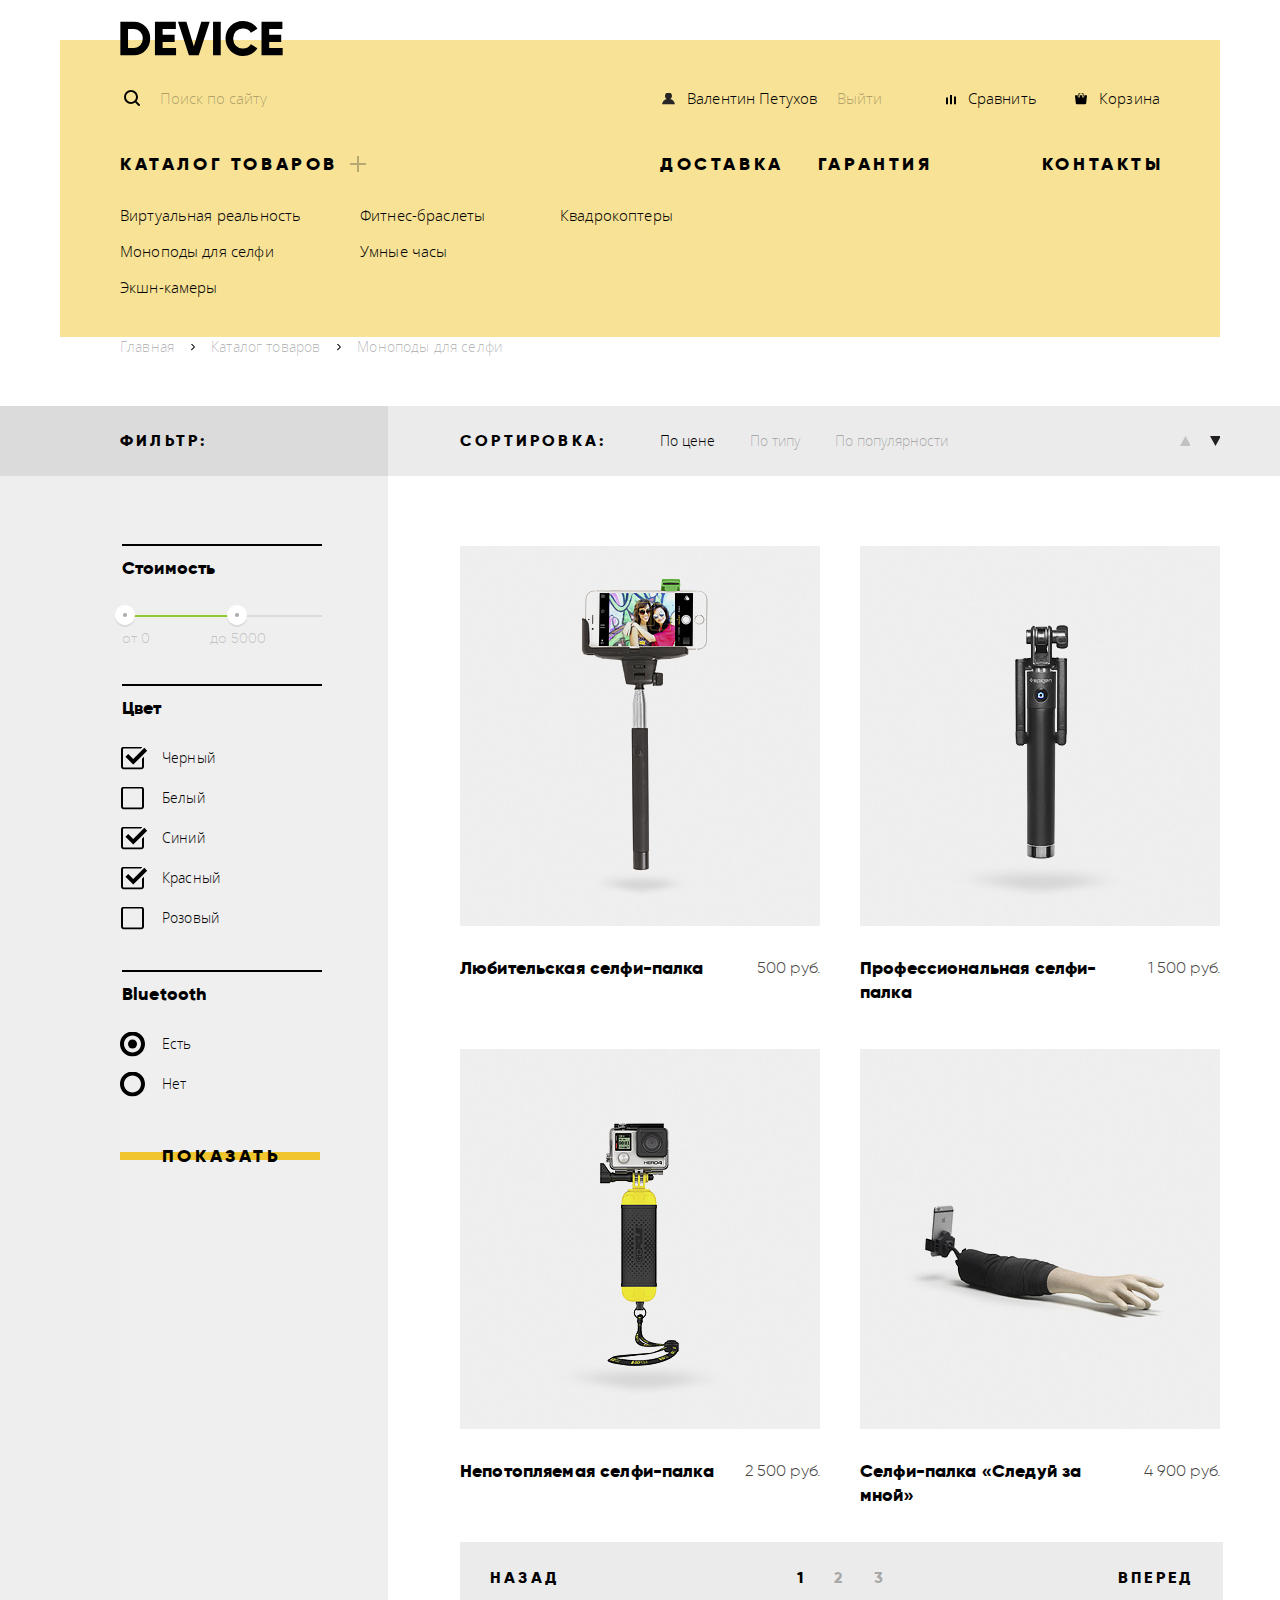
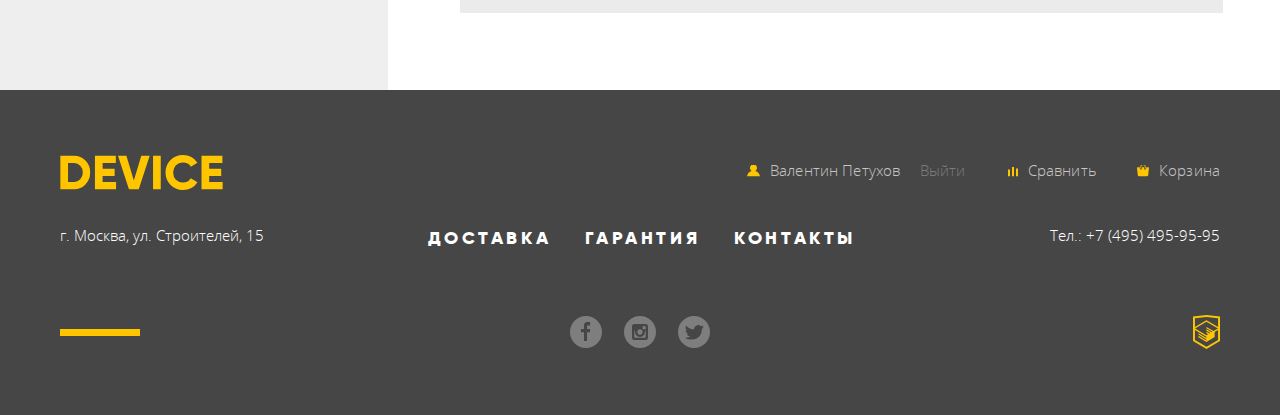
==== catalog.html @ 11d806a1 "Пункты в выпадающем меню переставлены местами, добавлена обёртка" ====
<!DOCTYPE html>
<html lang="ru">
	<head>
		<meta charset="utf-8">
		<title>HTML Academy: Девайс</title>
		<link rel="stylesheet" href="css/normalize.css">
		<link rel="stylesheet" href="css/style.css">
	</head>
	<body>

		<header class="inner-header main-header">
			<nav class="navigation">
				<div class="navigation__logo">
					<a href="index.html">
						<img src="img/logo-header.svg" width="163" height="35" alt="Логотип интернет-магазина Девайс.">
					</a>
				</div>  
				
				<div class="nav-wrapper-top">
					<form class="navigation__search search" method="get" action="https://echo.htmlacademy.ru">
						<input class="search__field" type="search" name="search" placeholder="Поиск по сайту">
						<button type="submit" class="search__button">Найти</button>
					</form> 

					<ul class="navigation__actions header-actions">
						<li class="header-actions__item header-actions__item--login">
							<a href="#">Валентин Петухов</a>
						</li>
						<li class="header-actions__item header-actions__item--logout">
							<button type="button">Выйти</button>
						</li>
						<li class="header-actions__item header-actions__item--compare">
							<a href="#">Сравнить</a>
						</li>
						<li class="header-actions__item header-actions__item--cart">
							<a href="#">Корзина</a>
						</li>
					</ul>
				</div>

				<div class="nav-wrapper-bottom">
					<section class="navigation__catalog nav-catalog">
						<h2 class="nav-catalog__title"> <button type="button">Каталог товаров</button> </h2>

						<div class="nav-catalog__wrapper">
							<ul class="nav-catalog__list">
								<li class="nav-catalog__item">
									<a href="#">Виртуальная реальность</a>
								</li>
								<li class="nav-catalog__item">
									<a href="#">Фитнес-браслеты</a>
								</li>
								<li class="nav-catalog__item">
									<a href="#">Квадрокоптеры</a>
								</li>
								<li class="nav-catalog__item">
									<a href="catalog.html">Моноподы для селфи</a>
								</li>
								<li class="nav-catalog__item">
									<a href="#">Умные часы</a>
								</li>
								<li class="nav-catalog__item">
									<a href="#">Экшн-камеры</a>
								</li>							
							</ul>
						</div>

					</section>

					<ul class="navigation__main main-nav">
						<li class="main-nav__item"><a href="#">Доставка</a></li>
						<li class="main-nav__item"><a href="#">Гарантия</a></li>
						<li class="main-nav__item main-nav__item--contacts"><a href="#">Контакты</a></li>
					</ul>
				</div>

			</nav>

		</header>
		<div class="container">
			<main class="inner-page">
				<div class="inner-nav-wrapper">
					<h1 class="inner-page__title">Моноподы для селфи</h1>

					<ul class="inner-page__breadcrumbs breadcrumbs">
						<li class="breadcrumbs__item">
							<a href="index.html">Главная</a>
						</li>
						<li class="breadcrumbs__item">
							<a href="#">Каталог товаров</a>
						</li>
						<li class="breadcrumbs__item breadcrumbs__item--current">
							<a>Моноподы для селфи</a>
						</li>
					</ul>
				</div>

				<div class="catalog-columns">
					<section class="filter">
						<h2 class="filter__title">Фильтр:</h2>

						<form class="filter__form" method="get" action="https://echo.htmlacademy.ru">
							<fieldset>
								<legend class="filter__parameter">Стоимость</legend>
								<div class="range-filter">
									<div class="range-controls">
										<div class="scale">
											<div class="bar"></div>
										</div>
									</div>
									<div class="toggle toggle-min"></div>
									<div class="toggle toggle-max"></div>
								</div>
								<div class="price-controls">
									<label for="min-price">от</label>
									<input type="text" name="min-price" value="0">
									<label for="max-price">до</label>
									<input type="text" name="max-price" value="5000">
								</div>
							</fieldset>

							<fieldset>
								<legend class="filter__parameter">Цвет</legend>
								<ul class="filter__list filter-list">
									<li class="filter-list__item">
										<input class="filter-list__checkbox visually-hidden" type="checkbox" id="black" name="black" checked>
										<label for="black">Черный</label>
									</li>
									<li class="filter-list__item">
										<input class="filter-list__checkbox visually-hidden" type="checkbox" id="white" name="white">
										<label for="white">Белый</label>
									</li>
									<li class="filter-list__item">
										<input class="filter-list__checkbox visually-hidden" type="checkbox" id="blue" name="blue" checked>
										<label for="blue">Синий</label>
									</li>
									<li class="filter-list__item">
										<input class="filter-list__checkbox visually-hidden" type="checkbox" id="red" name="red" checked>
										<label for="red">Красный</label>
									</li>
									<li class="filter-list__item">
										<input class="filter-list__checkbox visually-hidden" type="checkbox" id="pink" name="pink">
										<label for="pink">Розовый</label>
									</li>
								</ul>
							</fieldset>

							<fieldset>
								<legend class="filter__parameter">Bluetooth</legend>
								<ul class="filter__list filter-list">
									<li class="filter-list__item">
										<input class="filter-list__radio visually-hidden" type="radio" id="bluetooth-true" name="bluetooth" value="true" checked>
										<label for="bluetooth-true">Есть</label>
									</li>
									<li class="filter-list__item">
										<input class="filter-list__radio visually-hidden" type="radio" id="bluetooth-false" name="bluetooth" value="false">
										<label for="bluetooth-false">Нет</label>
									</li>
								</ul>
							</fieldset>		

							<button type="submit" class="filter__button button">Показать</button>		
						</form>

					</section>

					<section class="product-cards">
						<h2 class="product-cards__title visually-hidden">Список селфи-палок</h2>

						<section class="product-cards__sort sort">
							<h3 class="sort__title">Сортировка:</h3>
							
							<div class="sort-wrapper">
								<ul class="sort__list">
									<li class="sort__type sort__type--current">
										<a>По цене</a>
									</li>
									<li class="sort__type">
										<a href="#">По типу</a>
									</li>
									<li class="sort__type">
										<a href="#">По популярности</a>
									</li>
								</ul>

								<ul class="sort__list">
									<li class="sort__type sort__arrow sort__arrow--up">
										<a href="#">
											<span class="visually-hidden">По возрастанию</span>
										</a>
									</li>
									<li class="sort__type sort__arrow sort__arrow-down sort__type--current">
										<a>
										<span class="visually-hidden">По убыванию</span>
										</a>
									</li>
								</ul>
							</div>

						</section>
						
						<div class="product-cards-wrapper">
							<ul class="product-cards__list">
								<li class="product-cards__item">
									<div class="product-cards__photo-container" tabindex="0">
										<div class="product-cards__actions-list card-actions">
											<button type="button" class="card-actions__button card-actions__button--to-cart button">В корзину</button>
											<button type="button" class="card-actions__button card-actions__button--to-compare">Добавить к сравнению</button>
										</div>
										<img src="img/item-1.jpg" width="360" height="380" alt="Самая обычная селфи-палка.">
									</div>	
									<div class="card-wrapper">
										<h3 class="product-cards__name"><a href="#">Любительская селфи-палка</a></h3>
										<b class="product-cards__price">500 руб.</b>
									</div>					
								</li>
								<li class="product-cards__item">
									<div class="product-cards__photo-container" tabindex="0">
										<div class="product-cards__actions-list card-actions">
											<button type="button" class="card-actions__button card-actions__button--to-cart button">В корзину</button>
											<button type="button" class="card-actions__button card-actions__button--to-compare">Добавить к сравнению</button>
										</div>
										<img src="img/item-2.jpg" width="360" height="380" alt="Селфи-палка с продвинутым пультом управления на ручке.">
									</div>
									<div class="card-wrapper">
										<h3 class="product-cards__name"><a href="#">Профессиональная селфи-палка</a></h3>
										<b class="product-cards__price">1 500 руб.</b>
									</div>
								</li>
								<li class="product-cards__item">		
									<div class="product-cards__photo-container" tabindex="0">
										<div class="product-cards__actions-list card-actions">
											<button type="button" class="card-actions__button card-actions__button--to-cart button">В корзину</button>
											<button type="button" class="card-actions__button card-actions__button--to-compare">Добавить к сравнению</button>
										</div>
										<img src="img/item-3.jpg" width="360" height="380" alt="Селфи-палка с ручкой-поплавком.">
									</div>		
									<div class="card-wrapper">
										<h3 class="product-cards__name"><a href="#">Непотопляемая селфи-палка</a></h3>
										<b class="product-cards__price">2 500 руб.</b>
									</div>				
								</li>
								<li class="product-cards__item">
									<div class="product-cards__photo-container" tabindex="0">
										<div class="product-cards__actions-list card-actions">
											<button type="button" class="card-actions__button card-actions__button--to-cart button">В корзину</button>
											<button type="button" class="card-actions__button card-actions__button--to-compare">Добавить к сравнению</button>
										</div>
										<img src="img/item-4.jpg" width="360" height="380" alt="Селфи-палка с ручкой в форме человеческой руки.">
									</div>
									<div class="card-wrapper">
										<h3 class="product-cards__name"><a href="#">Селфи-палка «Следуй за мной»</a></h3>
										<b class="product-cards__price">4 900 руб.</b>
									</div>
								</li>
							</ul>
							<div class="pagination">
								<div class="pagination__wrapper">
									<a href="#" class="pagination__prev">Назад</a>
								</div>
								<ul class="pagination__list">
									<li class="pagination__item pagination__item--current"><a>1</a></li>
									<li class="pagination__item"><a href="">2</a></li>
									<li class="pagination__item"><a href="">3</a></li>
								</ul>
								<div class="pagination__wrapper">
									<a href="#" class="pagination__next">Вперед</a>
								</div>								
							</div>
						</div>
					</section>	
				</div>		

			</main>
			
		</div>

		<footer class="inner-footer main-footer">
			<div class="footer-container">
				<div class="footer-wrapper-top">
					<div class="main-footer__logo">
						<a href="index.html">
							<img src="img/logo-footer.svg" width="163" height="35" alt="Логотип интернет-магазина Девайс.">
						</a>
					</div>  
					
					<ul class="main-footer__actions footer-actions">
						<li class="footer-actions__item footer-actions__item--login">
							<a href="#">Валентин Петухов</a>
						</li>
						<li class="footer-actions__item footer-actions__item--logout">
							<button type="button">Выйти</button>
						</li>
						<li class="footer-actions__item footer-actions__item--compare">
							<a href="#">Сравнить</a>
						</li>
						<li class="footer-actions__item footer-actions__item--cart">
							<a href="#">Корзина</a>
						</li>
					</ul>
				</div>

				<div class="footer-wrapper-middle">
					<address class="footer__shop-address">
						г. Москва, ул. Строителей, 15
					</address>

					<ul class="footer__nav footer-nav">
						<li class="footer-nav__item"><a href="#">Доставка</a></li>
						<li class="footer-nav__item"><a href="#">Гарантия</a></li>
						<li class="footer-nav__item"><a href="#">Контакты</a></li>
					</ul>

					<a class="footer__shop-phone" href="tel:+7(495)495-95-95">
						Тел.: +7 (495) 495-95-95
					</a>
				</div>
				
				<div class="footer-wrapper-bottom">
					<ul class="footer__social social-list">
						<li class="social-list__item social-list__item--facebook">
							<a href="#"><span class="visually-hidden">Девайс на Фейсбуке</span></a>
						</li>
						<li class="social-list__item social-list__item--instagram">
							<a href="#"><span class="visually-hidden">Девайс в Инстаграме</span></a>
						</li>
						<li class="social-list__item social-list__item--twitter">
							<a href="#"><span class="visually-hidden">Девайс в Твиттере</span></a>
						</li>
					</ul>

					<div class="footer__copyright">
						<a href="https://htmlacademy.ru/intensive/htmlcss">
							<span class="visually-hidden">Разработано для HTML Academy</span>
						</a>
					</div>
				</div>
			</div>

		</footer>

	</body>

</html>
---- css/style.css ----
@font-face {
	font-family: "Open Sans";
	src: url("../fonts/opensans.woff2") format("woff2"),
		 url("../fonts/opensans.woff") format("woff");
	font-weight: 400;
	font-style: normal;	
}

@font-face {
	font-family: "Open Sans";
	src: url("../fonts/opensanslight.woff2") format("woff2"),
		 url("../fonts/opensanslight.woff") format("woff");
	font-weight: 300;
	font-style: normal;	
}

@font-face {
	font-family: "Gilroy";
	src: url("../fonts/gilroylight.woff2") format("woff2"),
		 url("../fonts/gilroylight.woff") format("woff");
	font-weight: 300;
	font-style: normal;	
}

@font-face {
	font-family: "Gilroy";
	src: url("../fonts/gilroyextrabold.woff2") format("woff2"),
		 url("../fonts/gilroyextrabold.woff") format("woff");
	font-weight: 800;
	font-style: normal;	
}

body {
	margin: 0;

	font-family: "Open Sans", Arial, sans-serif;
	font-size: 15px;
	line-height: 30px;
	font-weight: 300;
	letter-spacing: 0.01em;
	color: #464646;

	background-color: #ffffff;
}

img {
	max-width: 100%;
	height: auto;
}

a {
	text-decoration: none;
}

.container {
	min-width: 1200px;
	width: 100%;

	overflow-x: hidden;
}

.main-header {
	/*position: relative;*/

	width: 1160px;
	padding: 0 20px;
	margin: 0 auto;
}

.inner-header {
	margin-bottom: 40px;
}

.navigation {
	display: flex;
	flex-direction: column;

	padding: 0 60px;
	padding-bottom: 45px;

	color: #000000;

	background-color: #f7e296;
	background-image: linear-gradient(to bottom, #ffffff 40px, #f7e296 40px);
}

.nav-wrapper-top,
.nav-wrapper-bottom {
	display: flex;
	justify-content: space-between;
	align-items: center;
}

.nav-wrapper-top {
	margin-bottom: 27px;
}

.navigation a {
	color: #000000;
}

.navigation a:hover {
	color: rgba(0, 0, 0, 0.6);
}

.navigation a:active {
	color: rgba(0, 0, 0, 0.3);
}

.navigation__logo {
	margin-top: 21px;
	margin-bottom: 10px;
}

.navigation__logo a[href]:hover,
.main-footer__logo a[href]:hover {
	opacity: 0.6;
}

.navigation__logo a[href]:active,
.main-footer__logo a[href]:active {
	opacity: 0.3;
}

.navigation__search::before {
	content: "";

	position: absolute;
	top: 50%;
	left: 4px;

	transform: translateY(-50%);

	width: 16px;
	height: 16px;

	background-image: url(../img/search.svg);
	background-repeat: no-repeat;
	background-position: 0 0;
}

.navigation__search {
	position: relative;

	width: 400px;
	padding-left: 40px;
}

.search__field {
	padding: 0;

	color: #000000;
	font-family: inherit;
	font-weight: inherit;

	background-color: transparent;

	border: none;
}

.search__field::placeholder {
	color: rgba(0, 0, 0, 0.3);
}

.navigation__search:hover .search__field::placeholder { 
	color: rgba(0, 0, 0, 0.6);
} 

.search__button {
	padding: 15px 20px;
	margin-left: 11px;

	visibility: hidden;

	transition-property: visibility;
	transition-duration: 0.1s;

	color: #000000;
	font-family: inherit;
	font-weight: inherit;

	background-color: #f7e296;

	border: none;
	outline: 2px solid #000000;
}

.search__button:hover,
.search__button:focus {
	visibility: visible;

	color: #ffffff;

	background-color: #000000;

	outline: 2px solid #000000;
}

.search__button:active {
	color: rgba(255, 255, 255, 0.3);
}

.search__field {
	width: 300px;
}

.search__field:focus {
	color: #000000;

	outline: none;
}

.search__field:focus + .search__button {
	visibility: visible;

	color: #000000;

	background-color: #f7e296;
}

.search__button::after {
	content: "";

	position: absolute;
	top: 100%;
	right: 0;

	width: 0;
	height: 2px;

	background-color: #000000;

	transition-property: width;
	transition-duration: 0.35s;
}

.search__field:focus + .search__button::after {
	width: 100%;
}

.header-actions {
	display: flex;
	flex-wrap: wrap;

	margin: 0;
	padding: 0;
	width: 485px;

	list-style: none;
}

.header-actions__item a {
	position: relative;

	margin-left: 50px;
	padding-left: 12px;
}

.header-actions__item:first-child a {
	margin-left: 0;
	/*padding-left: 26px;*/
	margin-left: 0;
}

.header-actions__item a::before {
	content: "";

	position: absolute;
	top: 50%;
	/*left: 0;*/
	right: 100%;

	transform: translateY(-50%);
	margin-top: -1px;

	width: 15px;
	height: 15px;

	/*background-color: #fff;*/
}

.header-actions__item--login a::before {
	background-image: url("../img/user.svg");
	background-position: right bottom;
	background-repeat: no-repeat;
}

.header-actions__item--compare a::before {
	background-image: url("../img/compare.svg");
	background-position: right bottom;
	background-repeat: no-repeat;
}

.header-actions__item--cart a::before {
	background-image: url("../img/cart.svg");
	background-position: right bottom;
	background-repeat: no-repeat;
}

.header-actions__item a:hover::before {
	opacity: 0.6;
}

.header-actions__item a:active::before {
	opacity: 0.3;
}

.header-actions__item--login {
	margin-right: auto;
}

.inner-header .header-actions__item--login {
	margin-right: 0;
}

.header-actions__item--logout {
	margin-right: auto;
	margin-left: 20px;
}

.header-actions__item--logout button {
	padding: 0;

	cursor: pointer;

	font: inherit;
	color: rgba(0, 0, 0, 0.3);

	background-color: transparent;

	border: none;
}

.nav-wrapper-bottom {
	position: relative;
}

.nav-catalog__title {
	display: inline-flex;

	margin: 0;
	width: 300px;
}

.nav-catalog__title button {
	position: relative;

	padding: 0;
	padding-right: 28px;

	font-family: "Gilroy", Arial, sans-serif;
	font-weight: 800;
	font-size: 18px;
	line-height: 24px;
	letter-spacing: 0.2em;
	text-transform: uppercase;

	background-color: transparent;

	border: none;
}

.nav-catalog__title button:hover {
	cursor: pointer; 

	color: rgba(0, 0, 0, 0.6);
}

.nav-catalog__title button:active {
	color: rgba(0, 0, 0, 0.3);
}

.nav-catalog__title button::after {
	opacity: 0.3;

	content: "";

	position: absolute;
	top: 50%;
	right: 0;

	transform: translateY(-50%);

	width: 16px;
	height: 16px;

	background-image: url(../img/plus.svg);
	background-position: 0 0;
	background-repeat: no-repeat;
}

.nav-catalog__wrapper {
	position: absolute;
	top: 100%;
	left: -60px;

	width: 100%;
	padding: 0px 60px;

	background-color: #f7e296;
}

.nav-catalog__list {
	display: flex;
	flex-wrap: wrap;

	margin: 0;
	padding: 32px 0;
	padding-top: 18px;

	width: 700px;

	line-height: 36px;

	list-style: none;
}

.nav-catalog__item {
	/*margin-left: 40px;*/
	width: 200px;
}

.nav-catalog__item:nth-child(3n-1) {
	margin-left: 40px;
}

.nav-catalog__item:nth-child(5) {
	width: 400px;
}

.main-nav {
	display: flex;
	flex-wrap: wrap;

	margin: 0;
	padding: 0;
	width: 500px;
	
	font-family: "Gilroy", Arial, sans-serif;
	font-weight: 800;
	font-size: 18px;
	line-height: 24px;
	letter-spacing: 0.2em;
	text-transform: uppercase;

	list-style: none;
}

.main-nav__item {
	margin-right: 34px;
}

.main-nav__item:last-child {
	margin-right: -0.2em; /* это ок? :с */
}

.main-nav__item--contacts {
	margin-left: auto;
}

.popular-list {
	margin: 0;
	padding: 0;

	list-style: none;
}

.popular-list__slogan {
	font-family: "Gilroy", Arial, sans-serif;
	font-weight: 800;
	font-size: 47px;
	line-height: 56px;
	color: #000000;
}

.popular-list__table td {
	font-size: 13px;
	line-height: 20px;
}

.popular-list__table td:nth-child(2n) {
	font-family: "Gilroy", Arial, sans-serif;
	font-weight: 300;
	font-size: 36px;
	line-height: 48px;
	color: #000000;
}

.catalog__list {
	margin: 0;
	padding: 0;

	list-style: none;
}

.catalog__item {
	font-family: "Gilroy", Arial, sans-serif;
	font-weight: 800;
	font-size: 18px;
	line-height: 24px;
	color: #000000;

	background-color: #f7e296;
}

.catalog__item a {
	color: #000000;
}

.services {
	background-color: #e5e5e5;
}

.services-nav {
	margin: 0;
	padding: 0;

	list-style: none;
}

.services-nav__item button {
	font-family: "Gilroy", Arial, sans-serif;
	font-weight: 800;
	font-size: 18px;
	line-height: 24px;
	letter-spacing: 0.2em;
	color: #000000;
	text-transform: uppercase;

	border: none;

	background-color: #f7e296;
}

.services-nav__item--current button {
	color: #f7e296;

	background-color: #000000;
}

.services__list {
	margin: 0;
	padding: 0;

	list-style: none;
}

.services__subtitle {
	font-family: "Gilroy", Arial, sans-serif;
	font-weight: 800;
	font-size: 47px;
	line-height: 48px;
	color: #000000;
}

.companies__list {
	margin: 0;
	padding: 0;

	list-style: none;
}

.index-columns {
	display: flex;
	justify-content: space-between;

	width: 1160px;
	margin: 0 auto;
	margin-bottom: 80px;
	padding: 0 20px;
}

.about,
.contacts {
	width: 560px;

	letter-spacing: 0;

	background-color: #ffffff;
}

.about__info {
	width: 475px;
}

.about__info p {
	margin: 0;
	margin-bottom: 30px;

}

.about__info p:last-child {
	margin-bottom: 65px;
}

.about__list {
	padding: 0;
	margin-bottom: 55px;

	list-style: none;
}

.about__item {
	position: relative;

	padding-left: 35px;

	font-family: "Gilroy", Arial, sans-serif;
	font-weight: 800;
	font-size: 16px;
	line-height: 40px;
	color: #000000;
}

.about__item::before {
	content: "";

	position: absolute;
	top: 50%;
	left: 0;

	transform: translateY(-50%);

	width: 8px;
	height: 8px;
	border-radius: 50%;

	background-color: #e5e5e5;
}

.about__item::after {
	content: "";

	position: absolute;
	top: 50%;
	left: 2px;

	transform: translateY(-50%);

	width: 4px;
	height: 4px;
	border-radius: 50%;

	background-color: #ffffff;
}

.about__title,
.contacts__title,
.inner-page__title {
	margin: 0;
	margin-bottom: 43px;

	font-family: "Gilroy", Arial, sans-serif;
	font-weight: 800;
	font-size: 47px;
	line-height: 48px;
	color: #000000;
}

.about__more,
.contacts__more {
	display: block;
	
	width: 260px;

	text-align: center;
}

.contacts__info {
	margin: 0;
	margin-bottom: 40px;
}

.contacts__map {
	display: block;

	margin-bottom: 60px;
}

.button {
	box-sizing: border-box;

	padding: 8px 0;
	padding-left: 0.2em;

	font-family: "Gilroy", Arial, sans-serif;
	font-weight: 800;
	font-size: 18px;
	line-height: 24px;
	letter-spacing: 0.2em;
	text-transform: uppercase;
	color: #000000;

	background-image: linear-gradient(#f0c52e, #f0c52e);
	background-size: 100% 8px;
	background-repeat: no-repeat;
	background-position: left center;
	background-color: transparent;

	transition: 0.3s background;

}

.button:hover {
	background-size: 100% 100%;
}

.button:active {
	color: rgba(0, 0, 0, 0.3);
}

.inner-page {
	width: 1160px;
	margin: 0 auto; 
	padding: 0 20px;

	/*outline: 3px solid red;*/
}

.inner-nav-wrapper {
	width: 1040px;
	margin: 0 auto; 
	margin-bottom: 47px;
}

.inner-page__title {
	margin-bottom: 23px;
}

.breadcrumbs {
	display: flex;
	flex-wrap: wrap;

	padding: 0;
	margin: 0;

	list-style: none;

	font-size: 14px;
	line-height: 24px;
	color: rgba(0, 0, 0, 0.3);
}

.breadcrumbs__item {
	position: relative;

	margin-right: 37px;
}

.breadcrumbs__item::after {
	content: "";

	position: absolute;
	top: 50%;
	left: 100%;

	transform: translateY(-50%);

	width: 4px;
	height: 7px;
	margin-left: 17px;

	background-image: url(../img/nav-arrow.svg);
	background-repeat: no-repeat;
	background-position: center 0;
}

.breadcrumbs__item--current::after {
	display: none;
}


.breadcrumbs__item a {
	color: rgba(0, 0, 0, 0.3);
}

.breadcrumbs__item a[href]:hover {
	color: rgba(0, 0, 0, 0.6);
}

.breadcrumbs__item a[href]:active {
	color: rgba(0, 0, 0, 0.1);
}

.catalog-columns {
	display: flex;

	width: 1160px;
}

.filter {
	position: relative;

	min-width: 268px;
	margin-left: 60px;

	background-color: #efefef;
}

.filter::before {
	content: "";

	position: absolute;
	top: 0;
	right: 100%;

	width: 600%;
	height: 100%;

	background-image: linear-gradient(to bottom, #dbdbdb 70px, #eeeeee 70px);
}

.filter fieldset {
	border: none;
	padding: 0;
	margin-bottom: 32px;
}

.filter__title,
.sort__title {
	margin: 0;

	font-family: "Gilroy", Arial, sans-serif;
	font-weight: 800;
	font-size: 16px;
	line-height: 24px;
	letter-spacing: 0.2em;
	color: #000000;
	text-transform: uppercase;
}

.filter__title {
	display: flex; /**/
	align-items: center;

	width: 100%;
	min-height: 70px;
	margin-bottom: 68px;

	background-color: #dbdbdb;
}

.filter__form {
	width: 200px;
}

.filter__parameter {
	margin-bottom: 18px;

	font-family: "Gilroy", Arial, sans-serif;
	font-weight: 800;
	font-size: 18px;
	line-height: 24px;
	color: #000000;
}

.filter__parameter::before {
	content: "";

	display: block;
	margin-bottom: 10px;

	width: 200px;
	height: 2px;

	background-color: #000000;
}

.range-filter {
	position: relative;

	margin-top: 17px;
	margin-bottom: 5px;
}

.scale {
	width: auto;
	height: 2px;

	background-color: #dbdbdb;
}

.bar {
	width: 60%;
	height: 100%;

	background-color: #91c92f;
}

.toggle {
	position: absolute;

	width: 20px;
	height: 22px;

	background-image: url(../img/filter-button.svg);
}

.toggle-min {
	top: -10px;
	left: -7px;
}

.toggle-max {
	top: -10px;
	left: 105px;
}

.price-controls label,
.price-controls input {
	font-family: "Gilroy", Arial, sans-serif;
	font-weight: 300;
	font-size: 14px;
	line-height: 24px;
	letter-spacing: 0;
	color: rgba(0, 0, 0, 0.2);
}

.price-controls input {
	width: 65px;
	height: auto;
	padding: 0;

	background-color: transparent;
	border: none;
}

.filter-list {
	margin: 0;
	padding: 0;

	list-style: none;

	font-size: 14px;
	line-height: 40px;
	color: #000000;
}

.filter-list__item {
	padding-left: 40px;
}

.filter-list__item label {
	position: relative;

	display: block;

	cursor: pointer;
}

.filter-list__checkbox + label::before {
	content: "";

	position: absolute;
	top: 50%;
	left: -41px;

	transform: translateY(-50%);

	width: 27px;
	height: 23px;

	background-image: url(../img/checkbox-off.svg);
	background-repeat: no-repeat;
	background-position: 0 0;
}

.filter-list__checkbox + label:hover::before,
.filter-list__checkbox:focus + label::before {
	opacity: 0.6;
}

.filter-list__checkbox + label:active::before {
	opacity: 1;
	background-image: url(../img/checkbox-on.svg);
}

.filter-list__checkbox:checked + label::before {
	background-image: url(../img/checkbox-on.svg);
}

.filter-list__checkbox:checked + label:hover::before,
.filter-list__checkbox:focus:checked + label::before {
	opacity: 0.6;
}

.filter-list__checkbox:checked + label:active::before {
	opacity: 1;
	background-image: url(../img/checkbox-off.svg);
}

.filter-list__checkbox:disabled + label::before,
.filter-list__checkbox:disabled + label:hover::before,
.filter-list__checkbox:disabled + label:active::before {
	opacity: 0.25;
	background-image: url(../img/checkbox-off.svg);
}

.filter-list__checkbox:checked:disabled + label::before,
.filter-list__checkbox:checked:disabled + label:hover::before,
.filter-list__checkbox:checked:disabled + label:active::before {
	opacity: 0.25;
	background-image: url(../img/checkbox-on.svg);
}

.filter-list__radio + label::before {
	content: "";

	position: absolute;
	top: 50%;
	left: -42px;

	transform: translateY(-50%);

	width: 25px;
	height: 25px;

	background-image: url(../img/radio-off.svg);
	background-repeat: no-repeat;
}

.filter-list__radio:checked + label::before {
	background-image: url(../img/radio-on.svg);
}

.filter-list__radio:hover + label::before,
.filter-list__radio:focus + label::before {
	opacity: 0.6;
}

.filter-list__radio:active + label::before {
	opacity: 1;
	background-image: url(../img/radio-on.svg);
}

.filter-list__radio:checked:active + label::before {
	opacity: 1;
	background-image: url(../img/radio-off.svg);
}

.filter-list__radio:checked:disabled + label::before,
.filter-list__radio:checked:disabled:active + label::before {
	opacity: 0.25;
	background-image: url(../img/radio-on.svg);
}

.filter-list__radio:disabled + label::before,
.filter-list__radio:disabled:active + label::before {
	opacity: 0.25;
	background-image: url(../img/radio-off.svg);
}

.filter__button {
	cursor: pointer;

	border: none;

	width: 100%;
}

.sort {
	display: flex;
	justify-content: space-between;
	align-items: center;

	width: 760px;
	min-height: 70px;
	padding-left: 72px;

	background-color: #ebebeb;
}

.sort-wrapper {
	display: flex;
	justify-content: space-between;
	align-items: center;

	width: 560px;
}

.sort__list {
	display: flex;
	flex-wrap: wrap;
	justify-content: space-between;

	margin: 0;
	padding: 0;

	list-style: none;

	font-size: 14px;
	line-height: 18px;
	letter-spacing: 0;
	color: rgba(0, 0, 0, 0.3);
}

.sort__list:first-child {
	width: 288px;
}

.sort__type a {
	color: rgba(0, 0, 0, 0.3);
}

.sort__type a[href]:hover {
	color: rgba(0, 0, 0, 0.6);
}

.sort__type a[href]:active {
	color: rgba(0, 0, 0, 1);
}

.sort__type--current,
.sort__type--current a {
	color: #000000;
}

.sort__arrow a {
	display: block;
	margin-left: 20px;

	width: 10px;
	height: 10px; 

	background-repeat: no-repeat;
	background-position: 0 0; 
}

.sort__arrow a[href] {
	opacity: 0.2;
}

.sort__arrow a[href]:hover {
	opacity: 0.4;
}

.sort__arrow a[href]:active {
	opacity: 1;
}

.sort__arrow--up a {
	background-image: url(../img/icon-up-dir.svg);
}

.sort__arrow-down a {
	background-image: url(../img/icon-down-dir.svg);
}

.product-cards {
	position: relative;
}

.product-cards::after {
	content: "";

	position: absolute;
	top: 0;
	left: 100%;

	width: 600%;
	height: 70px;
	
	background-image: linear-gradient(to bottom, #ebebeb 70px, transparent 70px);
}

.product-cards-wrapper {
	width: 760px;
	margin-left: auto;
}

.product-cards__list {
	display: flex;
	flex-wrap: wrap;

	padding: 0;
	margin-top: 70px;
	margin-bottom: 35px;
	width: 760px;

	list-style: none;
}

.product-cards__item {
	display: flex;
	flex-direction: column;

	margin-left: 40px;
	margin-bottom: 45px;
}
.product-cards__item:nth-child(2n+1) {
	margin-left: 0;
}

.product-cards__item:nth-child(3n),
.product-cards__item:nth-child(4n) {
	margin-bottom: 0;
}

.card-wrapper {
	order: 2;

	display: flex;
	justify-content: space-between;
}

.product-cards__photo-container {
	cursor: pointer;

	position: relative;

	width: 360px;
	height: 380px;

	margin-bottom: 30px;
}

.product-cards__photo-container:hover > .product-cards__actions-list,
.product-cards__photo-container:focus > .product-cards__actions-list {
	visibility: visible;
}

.product-cards__name {
	width: 260px;
	/* не подобрать! */
}

.product-cards__name,
.product-cards__name a {
	margin: 0;

	font-family: "Gilroy", Arial, sans-serif;
	font-weight: 800;
	font-size: 18px;
	line-height: 24px;
	color: #000000;
}

.product-cards__price {
	font-family: "Gilroy", Arial, sans-serif;
	font-weight: 300;
	font-size: 16px;
	line-height: 24px;

}

.product-cards__actions-list {
	position: absolute;

	width: 100%;
	height: 100%;

	display: flex;
	flex-direction: column;
	justify-content: center;
	align-items: center;

	background-color: rgba(238, 238, 238, 0.7);

	visibility: hidden;

	transition: visibility 0.5s;
}

.card-actions__button {
	cursor: pointer;

	margin-bottom: 20px;

	border: none;
}

.card-actions__button--to-cart {
	width: 200px;
}

.card-actions__button--to-compare {
	padding: 0;

	font-size: 13px;
	line-height: 20px;
	color: rgba(0, 0, 0, 0.5);

	background-color: transparent;
}

.card-actions__button--to-compare:hover {
	color: rgba(0, 0, 0, 1);
}

.card-actions__button--to-compare:active {
	color: rgba(0, 0, 0, 0.2);
}

.pagination {
	display: flex;
	flex-wrap: wrap;
	align-items: center;
	justify-content: space-between;

	margin: 0 auto;
	padding: 0;
	margin-bottom: 77px;
	margin-right: -0.2em;

	font-family: "Gilroy", Arial, sans-serif;
	font-weight: 800;
	font-size: 16px;
	line-height: 24px;
	color: rgba(0, 0, 0, 1);
	letter-spacing: 0.2em;
	text-transform: uppercase;

	background-color: #ebebeb;
}

.pagination__wrapper {
	display: inline-flex;

	width: 200px;
}

.pagination__wrapper:last-child {
	justify-content: flex-end;
}

.pagination a {
	display: block;

	padding-top: 24px;
	padding-bottom: 23px;
}

.pagination__prev,
.pagination__next {
	padding-left: 30px;
	padding-right: 30px;

	color: rgba(0, 0, 0, 1);
}

.pagination__prev:hover,
.pagination__next:hover {
	background-color: #d9d9d9;
}

.pagination__prev:active,
.pagination__next:active {
	color: rgba(0, 0, 0, 0.3);
}

.pagination__list {
	display: flex;
	flex-wrap: wrap;
	justify-content: space-between;

	padding: 0;
	margin: 0;
	width: 90px;

	list-style: none;
}

.pagination__item a[href] {
	color: rgba(0, 0, 0, 0.3);
}

.pagination__item a[href]:hover {
	color: rgba(0, 0, 0, 0.6);
}

.pagination__item a[href]:active {
	color: rgba(0, 0, 0, 1);
}

.main-footer {
	min-width: 1200px;
	display: flex;
	flex-direction: column;

	color: #ffffff;

	background-color: #464646;
}

.footer-container {
	width: 1160px;
	margin: 0 auto;
	padding: 65px 20px;
	/*padding-left: 21px;*/
}

.footer-wrapper-top,
.footer-wrapper-middle,
.footer-wrapper-bottom {
	display: flex;
	justify-content: space-between;
}

.footer-wrapper-top {
	margin-bottom: 21px;
}

.main-footer__logo {
	width: 180px;
}

.footer-actions {
	display: flex;
	flex-wrap: wrap;
	/*justify-content: space-between;*/

	margin: 0;
	padding: 0;
	width: 310px;

	list-style: none;

	color: #ffffff;
	text-align: right;
}

.inner-footer .footer-actions {
	width: 460px;
}

.footer-actions__item a {
	position: relative;

	padding-left: 10px;
	margin-left: 52px;

	color: rgba(255, 255, 255, 0.7);
}

.footer-actions__item:first-child a {
	margin-left: 0;
}

.footer-actions__item a::before {
	content: "";

	position: absolute;
	top: 50%;
	right: 100%;

	transform: translateY(-50%);

	width: 15px;
	height: 15px;
	margin-top: -1px;
}

.footer-actions__item--login a::before {
	background-image: url(../img/userf.svg);
	background-position: right bottom;
	background-repeat: no-repeat;
}

.footer-actions__item--compare a::before {
	background-image: url(../img/comparef.svg);
	background-position: right bottom;
	background-repeat: no-repeat;
}

.footer-actions__item--cart a::before {
	background-image: url(../img/cartf.svg);
	background-position: right bottom;
	background-repeat: no-repeat;
}

.footer-actions__item a:hover {
	color: rgba(255, 255, 255, 1);
}

.footer-actions__item a:hover::before {
	opacity: 0.6;
}

.footer-actions__item a:active {
	color: rgba(255, 255, 255, 0.3);
}

.footer-actions__item a:active::before {
	opacity: 0.3;
}

.footer-actions__item--logout {
	margin-right: auto;
	margin-left: 20px;
}

.footer-actions__item--logout button {
	padding: 0;

	cursor: pointer;

	font: inherit;
	color: rgba(255, 255, 255, 0.3);

	background-color: transparent;

	border: none;
}

.footer-wrapper-middle {
	align-items: flex-end;

	margin-bottom: 65px;
}

.footer__shop-address {
	width: 260px;

	font-style: normal;
	letter-spacing: 0;
}

.footer__shop-phone {
	width: 260px;

	color: #ffffff;
	letter-spacing: 0;
	text-align: right;
}

.footer-nav {
	display: flex;
	flex-wrap: wrap;
	justify-content: space-between;

	padding: 0;
	margin: 0;
	width: 425px;

	list-style: none;

	font-family: "Gilroy", Arial, sans-serif;
	font-weight: 800;
	font-size: 18px;
	line-height: 24px;
	letter-spacing: 0.2em;
	text-transform: uppercase;
	color: #ffffff;
	text-align: center;
}

.footer-nav__item:last-child {
	margin-right: -0.2em;
}

.footer-nav__item a {
	color: #ffffff;
}

.footer-nav__item a:hover {
	color: rgba(255, 255, 255, 0.6);
}
.footer-nav__item a:active {
	color: rgba(255, 255, 255, 0.3);
}

.footer-wrapper-bottom {
	align-items: center;
}

.footer-wrapper-bottom::before {
	content: "";

	width: 80px;
	height: 7px;

	background-color: #ffc600;
}

.social-list {
	display: flex;
	flex-wrap: wrap;
	justify-content: space-between;

	padding: 0;
	margin: 0;
	width: 140px;

	list-style: none;

	text-align: center;
}

.social-list__item a {
	display: block;

	width: 32px;
	height: 32px;

	opacity: 0.3;
}

.social-list__item a:hover {
	opacity: 0.6;
}

.social-list__item a:active {
	opacity: 0.1;
}

.social-list__item--facebook a {
	background-image: url(../img/fb.svg);
	background-repeat: no-repeat;
}

.social-list__item--instagram a {
	background-image: url(../img/instagram.svg);
	background-repeat: no-repeat;
}

.social-list__item--twitter a {
	background-image: url(../img/twitter.svg);
	background-repeat: no-repeat;
}

.footer__copyright {
	display: flex;

	width: 80px;
	height: 35px;
}

.footer__copyright a {
	width: 27px;
	height: 100%;
	margin-left: auto;

	background-image: url(../img/logo-html.svg);
	background-repeat: no-repeat;
	background-position: right 0;
}

.footer__copyright a:hover {
	opacity: 0.6;
}

.footer__copyright a:active {
	opacity: 0.3;
}

.modal {
	display: none;
}

.write-us {
	background-color: #ffffff;
}

.write-us__label {
	font-family: "Gilroy", Arial, sans-serif;
	font-weight: 800;
	font-size: 18px;
	line-height: 24px;
	letter-spacing: 0;
	color: #000000;
}

.write-us__field {
	background-color: #f2f2f2;

	font: inherit;
	font-size: 14px;
	line-height: 18px;
	letter-spacing: 0;

	border: none;
}

.write-us__field:hover {
	background-color: #eaeaea;
}

.write-us__field:focus {
	box-sizing: border-box;

	background-color: #ffffff;

	outline: 3px solid #f7e296;
}

.modal__send {
	border: none;
}

.visually-hidden:not(:focus):not(:active),
input[type="checkbox"].visually-hidden,
input[type="radio"].visually-hidden {
  position: absolute;

  width: 1px;
  height: 1px;
  margin: -1px;
  border: 0;
  padding: 0;

  white-space: nowrap;

  clip-path: inset(100%);
  clip: rect(0 0 0 0);
  overflow: hidden;
}
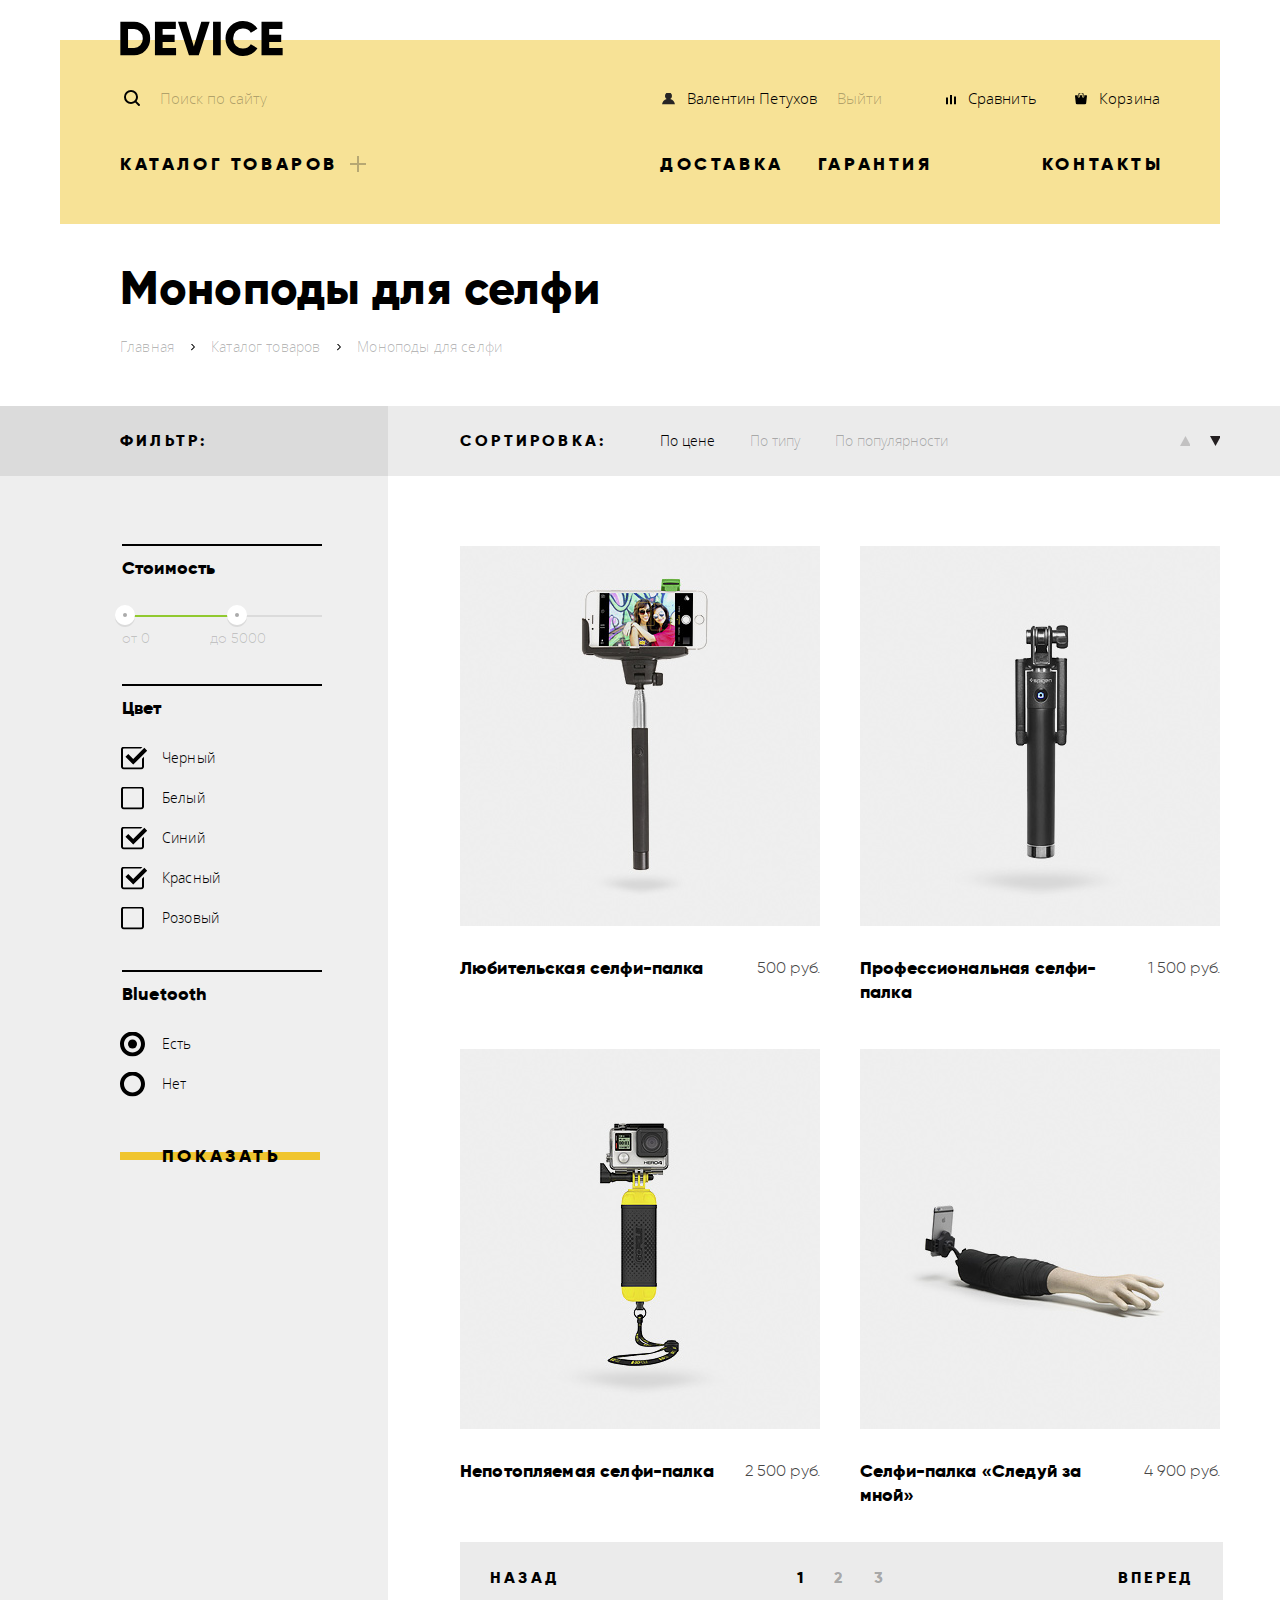
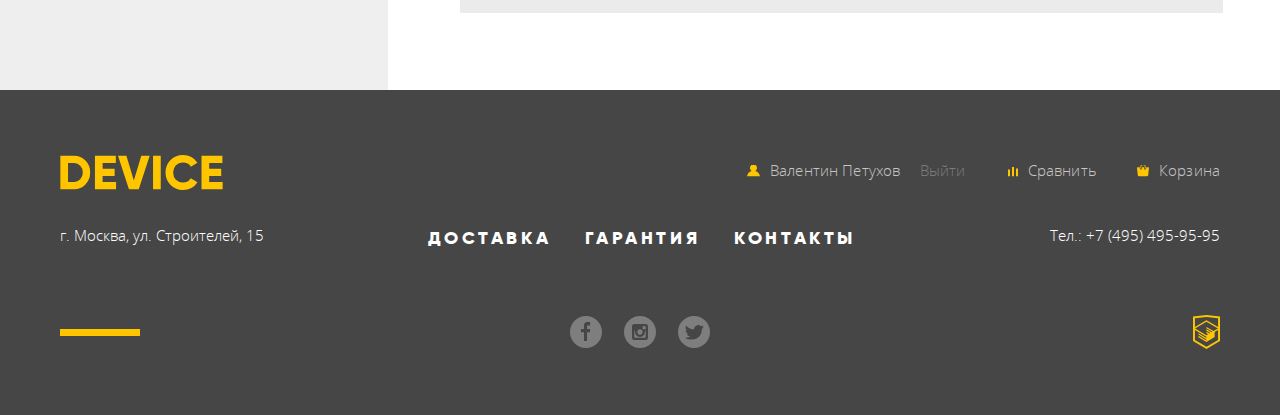
==== commit 86199e9b: "Изменен порядок элементов в карточках товаров" ====
--- a/catalog.html
+++ b/catalog.html
@@ -202,19 +202,23 @@
 						<div class="product-cards-wrapper">
 							<ul class="product-cards__list">
 								<li class="product-cards__item">
+									<div class="card-wrapper">
+										<h3 class="product-cards__name"><a href="#">Любительская селфи-палка</a></h3>
+										<b class="product-cards__price">500 руб.</b>
+									</div>	
 									<div class="product-cards__photo-container" tabindex="0">
 										<div class="product-cards__actions-list card-actions">
 											<button type="button" class="card-actions__button card-actions__button--to-cart button">В корзину</button>
 											<button type="button" class="card-actions__button card-actions__button--to-compare">Добавить к сравнению</button>
 										</div>
 										<img src="img/item-1.jpg" width="360" height="380" alt="Самая обычная селфи-палка.">
-									</div>	
+									</div>					
+								</li>
+								<li class="product-cards__item">
 									<div class="card-wrapper">
-										<h3 class="product-cards__name"><a href="#">Любительская селфи-палка</a></h3>
-										<b class="product-cards__price">500 руб.</b>
-									</div>					
-								</li>
-								<li class="product-cards__item">
+										<h3 class="product-cards__name"><a href="#">Профессиональная селфи-палка</a></h3>
+										<b class="product-cards__price">1 500 руб.</b>
+									</div>
 									<div class="product-cards__photo-container" tabindex="0">
 										<div class="product-cards__actions-list card-actions">
 											<button type="button" class="card-actions__button card-actions__button--to-cart button">В корзину</button>
@@ -222,35 +226,31 @@
 										</div>
 										<img src="img/item-2.jpg" width="360" height="380" alt="Селфи-палка с продвинутым пультом управления на ручке.">
 									</div>
+								</li>
+								<li class="product-cards__item">
 									<div class="card-wrapper">
-										<h3 class="product-cards__name"><a href="#">Профессиональная селфи-палка</a></h3>
-										<b class="product-cards__price">1 500 руб.</b>
-									</div>
-								</li>
-								<li class="product-cards__item">		
+										<h3 class="product-cards__name"><a href="#">Непотопляемая селфи-палка</a></h3>
+										<b class="product-cards__price">2 500 руб.</b>
+									</div>		
 									<div class="product-cards__photo-container" tabindex="0">
 										<div class="product-cards__actions-list card-actions">
 											<button type="button" class="card-actions__button card-actions__button--to-cart button">В корзину</button>
 											<button type="button" class="card-actions__button card-actions__button--to-compare">Добавить к сравнению</button>
 										</div>
 										<img src="img/item-3.jpg" width="360" height="380" alt="Селфи-палка с ручкой-поплавком.">
-									</div>		
+									</div>						
+								</li>
+								<li class="product-cards__item">
 									<div class="card-wrapper">
-										<h3 class="product-cards__name"><a href="#">Непотопляемая селфи-палка</a></h3>
-										<b class="product-cards__price">2 500 руб.</b>
-									</div>				
-								</li>
-								<li class="product-cards__item">
+										<h3 class="product-cards__name"><a href="#">Селфи-палка «Следуй за мной»</a></h3>
+										<b class="product-cards__price">4 900 руб.</b>
+									</div>
 									<div class="product-cards__photo-container" tabindex="0">
 										<div class="product-cards__actions-list card-actions">
 											<button type="button" class="card-actions__button card-actions__button--to-cart button">В корзину</button>
 											<button type="button" class="card-actions__button card-actions__button--to-compare">Добавить к сравнению</button>
 										</div>
 										<img src="img/item-4.jpg" width="360" height="380" alt="Селфи-палка с ручкой в форме человеческой руки.">
-									</div>
-									<div class="card-wrapper">
-										<h3 class="product-cards__name"><a href="#">Селфи-палка «Следуй за мной»</a></h3>
-										<b class="product-cards__price">4 900 руб.</b>
 									</div>
 								</li>
 							</ul>
--- a/css/style.css
+++ b/css/style.css
@@ -390,6 +390,8 @@
 }
 
 .nav-catalog__wrapper {
+	display: none;
+
 	position: absolute;
 	top: 100%;
 	left: -60px;
@@ -458,27 +460,188 @@
 	margin-left: auto;
 }
 
+.popular {
+	margin: 0 auto;
+	margin-bottom: 40px;
+	width: 1160px;
+	padding: 0 20px;
+}
+
+.popular-nav {
+	transform: translate(1000px, -203px);
+
+	display: flex;
+	flex-wrap: wrap;
+	justify-content: space-between;
+
+	margin: 0;
+	padding: 0;
+	width: 78px;
+
+	list-style: none;
+}
+
+.popular-nav__item button {
+	cursor: pointer;
+	
+	width: 12px;
+	height: 12px;
+	padding: 0;
+
+	border: none;
+	
+	background-image: url(../img/slider-button-empty.svg);
+	background-repeat: no-repeat;
+	background-size: 12px 12px;
+	background-color: transparent;
+	/*background-color: #ff0;*/
+}
+
+.popular-nav__item--current button {
+	background-image: url(../img/slider-button.svg);
+}
+
 .popular-list {
+	counter-reset: myCounter;
+
+	box-sizing: border-box;
 	margin: 0;
 	padding: 0;
 
 	list-style: none;
 }
 
+.popular-list__item {
+	visibility: visible;
+
+	display: flex;
+
+	background-image: linear-gradient(to bottom, #f7e296 115px, transparent 115px);
+}
+
+.popular-list__item:nth-child(2),
+.popular-list__item:nth-child(3) {
+	position: absolute;
+	visibility: hidden;
+}
+
+.popular-list__image {
+	box-sizing: border-box;
+	margin: 0 auto;
+	min-height: 525px;
+}
+
+.popular-list__item:nth-child(1) .popular-list__image {
+	padding-top: 5px;
+	padding-left: 30px;
+}
+
+.popular-list__item:nth-child(2) .popular-list__image {
+	padding-top: 15px;
+	padding-left: 44px;
+}
+
+.popular-list__item:nth-child(3) .popular-list__image {
+	padding-top: 70px;
+	padding-left: 10px;
+}
+
+.popular-list__info {
+	position: relative;
+
+	display: flex;
+	flex-direction: column;
+
+	width: 500px;
+	padding-right: 60px;
+	padding-top: 84px;
+	margin-left: auto;
+}
+
+.popular-list__info::before {
+	content: "";
+
+	position: absolute;
+	top: 40px;
+	left: 0;
+
+	width: 100px;
+	height: 8px;
+
+	background-color: #fff;
+}
+
+.popular-list__info::after {
+	counter-increment: myCounter;
+  	content: "0" counter(myCounter);
+
+	position: absolute;
+	top: -10px;
+	right: 45px;
+	
+	font-family: "Gilroy", Arial, sans-serif;
+	font-weight: 800;
+	font-size: 179px;
+	line-height: 179px;
+	color: #ffffff;
+
+	z-index: 0;
+
+	/*background-color: #f0f;*/
+}
+
 .popular-list__slogan {
+	display: block;
+
+	margin-bottom: 18px;
+
 	font-family: "Gilroy", Arial, sans-serif;
 	font-weight: 800;
 	font-size: 47px;
 	line-height: 56px;
 	color: #000000;
+
+	z-index: 1;
+}
+
+.popular-list__about {
+	width: 490px;
+	margin: 0;
+	margin-bottom: 44px;
+}
+
+.popular-list__table {
+	order: 4;
+
+	border-collapse: collapse;
+	border-spacing: 0;
+}
+
+.popular-list__table tbody {
+	display: flex;
+}
+
+.popular-list__table tr {
+	display: flex;
+	flex-direction: column;
+
+	width: 160px;
+}
+
+.popular-list__table tr:nth-child(2n) {
+	width: 140px;
 }
 
 .popular-list__table td {
+	padding: 0;
+
 	font-size: 13px;
 	line-height: 20px;
 }
 
-.popular-list__table td:nth-child(2n) {
+.popular-list__table td:nth-child(2n-1) {
+	padding-bottom: 8px;
+
 	font-family: "Gilroy", Arial, sans-serif;
 	font-weight: 300;
 	font-size: 36px;
@@ -486,66 +649,233 @@
 	color: #000000;
 }
 
+.popular-list__more {
+	display: block;
+	margin-bottom: 48px;
+
+	width: 220px;
+
+	text-align: center;
+}
+
 .catalog__list {
-	margin: 0;
-	padding: 0;
+	display: flex;
+	flex-wrap: wrap;
+	justify-content: space-between;
+
+	width: 1160px;
+	margin: 0 auto;
+	margin-bottom: 80px;
+	padding: 0 20px;
 
 	list-style: none;
 }
 
 .catalog__item {
+	width: 160px;
+
 	font-family: "Gilroy", Arial, sans-serif;
 	font-weight: 800;
 	font-size: 18px;
 	line-height: 24px;
 	color: #000000;
-
-	background-color: #f7e296;
 }
 
 .catalog__item a {
+	position: relative;
+
+	display: block;
+
+	padding-top: 195px;
+
 	color: #000000;
+
+	background-image: linear-gradient(to bottom, #f7e296 160px, transparent 160px);
+}
+
+.catalog__item a:hover {
+	background-image: linear-gradient(to bottom, #f0c52e 160px, transparent 160px);
+}
+
+.catalog__item a:active {
+	color: rgba(0, 0, 0, 0.3);
+}
+
+.catalog__item a:active::before {
+	opacity: 0.3;
+}
+
+.catalog__item a::before {
+	content: "";
+
+	position: absolute;
+	top: 0;
+	left: 0;
+
+	width: 100%;
+	height: 160px;
+	margin-bottom: 35px;
+
+	background-repeat: no-repeat;
+	background-position: center center;
+}
+
+.catalog__item--vr a::before {
+	background-image: url(../img/popular-1.svg);
+}
+
+.catalog__item--selfie a::before {
+	background-image: url(../img/popular-2.svg);
+	background-position: center bottom;
+}
+
+.catalog__item--action-camera a::before {
+	background-image: url(../img/popular-3.svg);
+	background-position: 49px 38px;
+}
+
+.catalog__item--bracelet a::before {
+	background-image: url(../img/popular-4.svg);
+	background-position: center 50px;
+}
+
+.catalog__item--smart-watch a::before {
+	background-image: url(../img/popular-5.svg);
+	background-position: 55px center;
+}
+
+.catalog__item--copter a::before {
+	background-image: url(../img/popular-6.svg);
+	background-position: center 49px;
 }
 
 .services {
-	background-color: #e5e5e5;
+	margin-bottom: 95px;
+
+	background-image: linear-gradient(to bottom, transparent 100px, #e5e5e5 100px);
+}
+
+.services__wrapper {
+	display: flex;
+
+	width: 1160px;
+	padding: 0 20px;
+	margin: 0 auto;
 }
 
 .services-nav {
-	margin: 0;
-	padding: 0;
+	position: relative;
+
+	flex-shrink: 0;
+
+	width: 280px;
+	margin: 0;
+	padding: 0;
+	padding-top: 80px;
+	padding-bottom: 44px;
 
 	list-style: none;
 }
 
-.services-nav__item button {
-	font-family: "Gilroy", Arial, sans-serif;
-	font-weight: 800;
-	font-size: 18px;
-	line-height: 24px;
-	letter-spacing: 0.2em;
-	color: #000000;
-	text-transform: uppercase;
+.services-nav::after {
+	content: "";
+
+	position: absolute;
+	top: 0;
+	right: -4px;
+
+	width: 7px;
+	height: calc(100% - 68px);
+
+	background-color: #000000;
+}
+
+.services-nav__item {
+	margin-bottom: 25px;
+}
+
+.services-nav__button {
+	cursor: pointer;
+
+	width: 160px;
 
 	border: none;
-
-	background-color: #f7e296;
-}
-
-.services-nav__item--current button {
+}
+
+button.services-nav__button--current {
+	width: 100%;
+	padding-left: 20px;
+	
+	text-align: left;
 	color: #f7e296;
-
+	
+	background: none;
 	background-color: #000000;
 }
 
 .services__list {
-	margin: 0;
-	padding: 0;
+	width: 100%;
+	margin: 0;
+	padding: 0;
+	margin-left: 120px;
+	margin-bottom: 146px;
 
 	list-style: none;
 }
 
+.services__item {
+	position: relative;
+
+	display: none;
+	
+	margin-top: 73px;
+}
+
+.services__item--current {
+	display: block;
+}
+
+.services__item::after {
+	content: "";
+
+	position: absolute;
+	right: 0;
+	bottom: 0;
+
+	width: 180px;
+	height: 200px;
+
+	background-repeat: no-repeat;
+}
+
+.services__item--delivery::after {
+	right: 45px;
+	bottom: -8px;
+
+	background-image: url(../img/delivery.svg);
+	background-position: bottom center;
+}
+
+.services__item--warranty::after {
+	right: 45px;
+	bottom: -15px;
+
+	background-image: url(../img/warranty.svg);
+	background-position: bottom center;
+}
+
+.services__item--credit::after {
+	right: 57px;
+	bottom: -8px;
+
+	background-image: url(../img/credit.svg);
+	background-position: bottom center;
+}
+
 .services__subtitle {
+	margin: 0;
+	margin-bottom: 30px;
+
 	font-family: "Gilroy", Arial, sans-serif;
 	font-weight: 800;
 	font-size: 47px;
@@ -553,11 +883,35 @@
 	color: #000000;
 }
 
+.services__description {
+	width: 435px;
+	margin: 0;
+}
+
+.companies {
+	margin-bottom: 85px;
+}
+
 .companies__list {
-	margin: 0;
-	padding: 0;
+	display: flex;
+	flex-wrap: wrap;
+	justify-content: space-between;
+	
+	width: 1160px;
+	margin: 0 auto;
+	padding: 0 20px;
 
 	list-style: none;
+}
+
+.companies__image {
+	filter: grayscale(100%);
+	opacity: 0.2;
+}
+
+.companies__link:hover .companies__image {
+	filter: grayscale(0);
+	opacity: 1;
 }
 
 .index-columns {
@@ -572,11 +926,28 @@
 
 .about,
 .contacts {
+	position: relative;
+
 	width: 560px;
+	padding-top: 52px;
 
 	letter-spacing: 0;
 
 	background-color: #ffffff;
+}
+
+.about::before,
+.contacts::before {
+	content: "";
+
+	position: absolute;
+	top: 0;
+	left: 0;
+
+	width: 80px;
+	height: 7px;
+
+	background-color: #000000;
 }
 
 .about__info {
@@ -1644,11 +2015,87 @@
 }
 
 .modal {
+	position: relative;
+
+	box-shadow: 0 10px 20px 0 rgba(0, 0, 0, 0.2);
+
+	z-index: 100; /* чтоб наверняка */
+}
+
+.modal__close {
+	cursor: pointer;
+
+	position: absolute;
+	top: 20px;
+	right: 22px;
+
+	width: 55px;
+	height: 55px;
+
+	border: none;
+
+	opacity: 0.5;
+
+	background-image: url(../img/modal-close.svg);
+	background-repeat: no-repeat;
+}
+
+.modal__close:hover {
+	opacity: 1;
+}
+
+.modal__close:active {
+	opacity: 0.3;
+}
+
+.write-us {
 	display: none;
-}
-
-.write-us {
+
+	position: fixed;
+	top: 50%;
+	left: 50%;
+
+	transform: translate(-50%, -50%);
+
+	box-sizing: border-box;
+
+	width: 960px;
+	padding-top: 90px;
+	padding-bottom: 80px;
+
 	background-color: #ffffff;
+}
+
+.write-us__form {
+	display: flex;
+	flex-wrap: wrap;
+	justify-content: space-between;
+
+	width: 760px;
+	margin: auto;
+
+}
+
+.write-us__form p {
+	margin: 0;
+	margin-bottom: 35px;
+	width: 360px;
+}
+
+.write-us__label {
+	display: block;
+
+	margin-bottom: 5px;
+}
+
+.write-us__form .write-us__textarea {
+	width: 100%;
+}
+
+.write-us__textarea .write-us__field {
+	resize: none;
+
+	min-height: 156px;
 }
 
 .write-us__label {
@@ -1661,7 +2108,10 @@
 }
 
 .write-us__field {
-	background-color: #f2f2f2;
+	box-sizing: border-box;
+
+	width: 100%;
+	padding: 16px 20px;
 
 	font: inherit;
 	font-size: 14px;
@@ -1669,6 +2119,8 @@
 	letter-spacing: 0;
 
 	border: none;
+
+	background-color: #f2f2f2;
 }
 
 .write-us__field:hover {
@@ -1684,7 +2136,25 @@
 }
 
 .modal__send {
+	cursor: pointer;
+
+	width: 200px;
+
 	border: none;
+}
+
+.map {
+	display: none;
+	
+	position: fixed;
+	top: 50%;
+	left: 50%;
+
+	transform: translate(-50%, -50%);
+
+	width: 960px;
+	height: 555px;
+
 }
 
 .visually-hidden:not(:focus):not(:active),
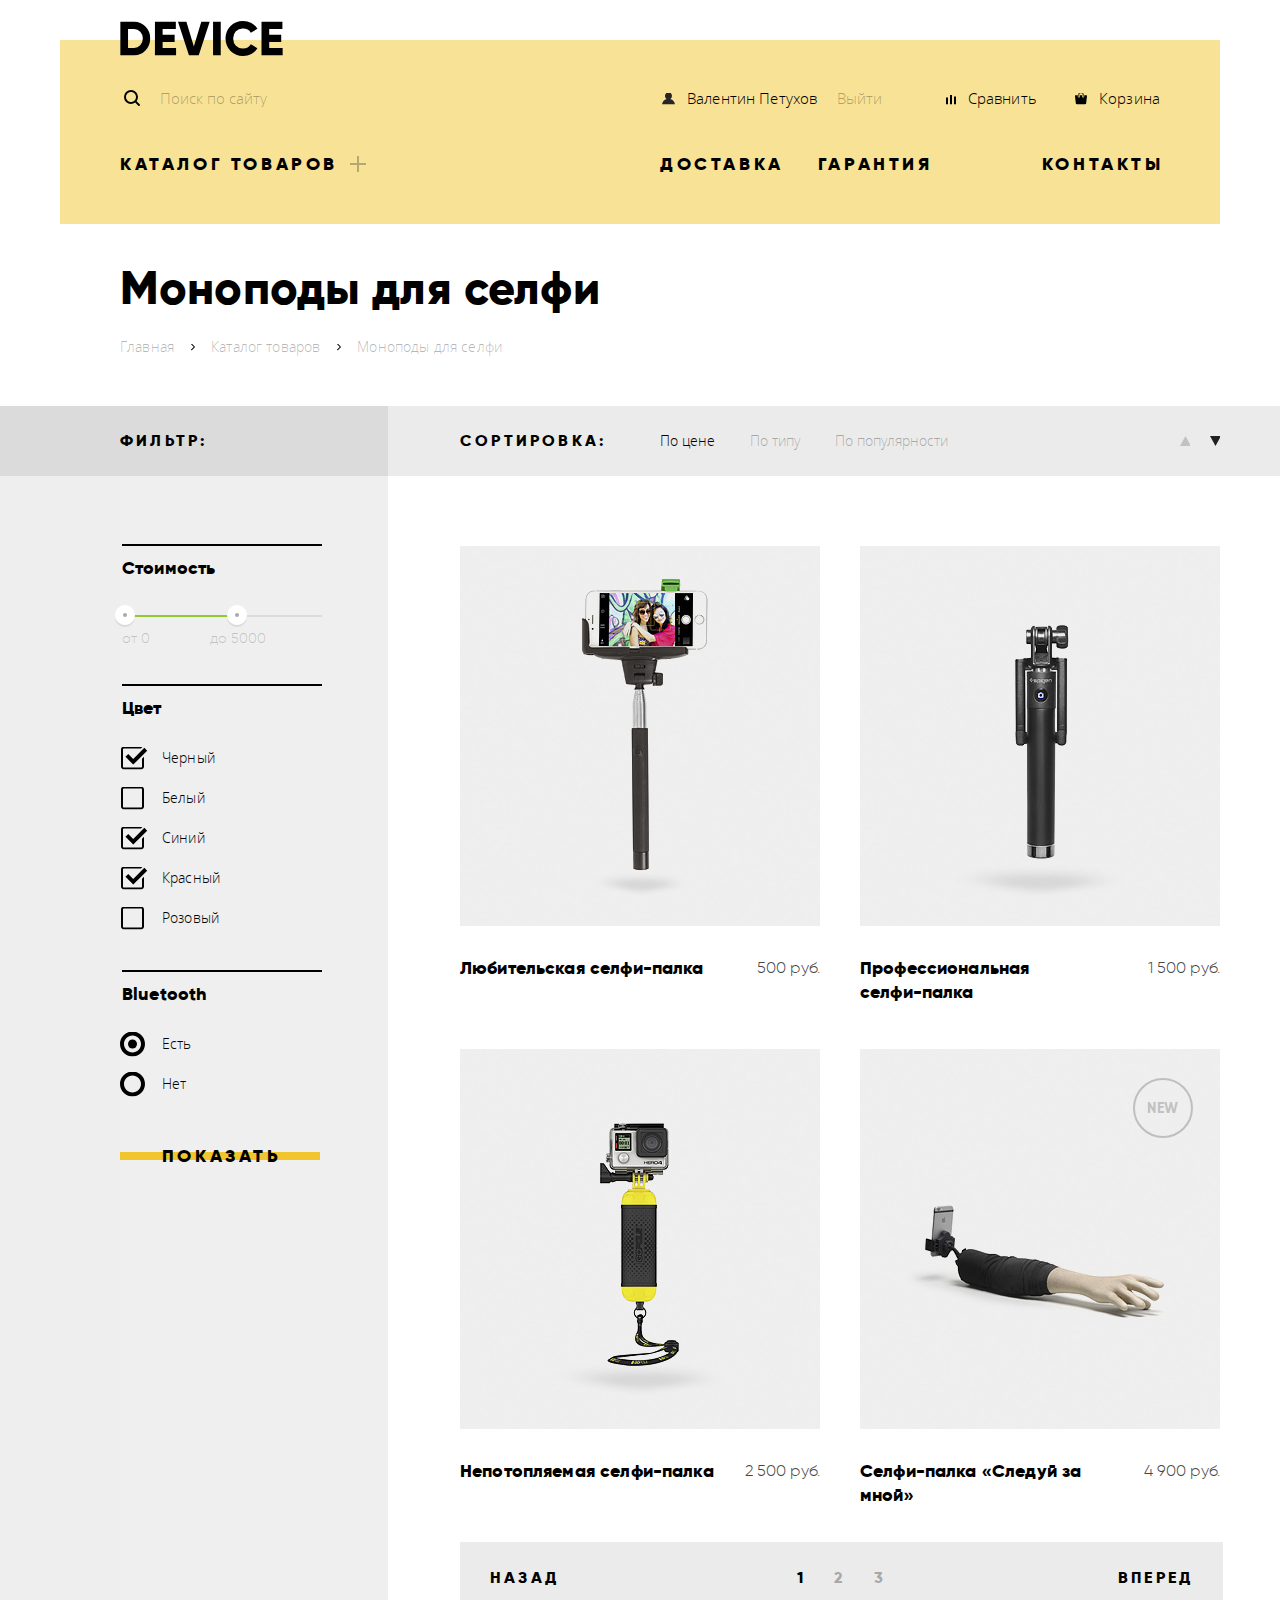
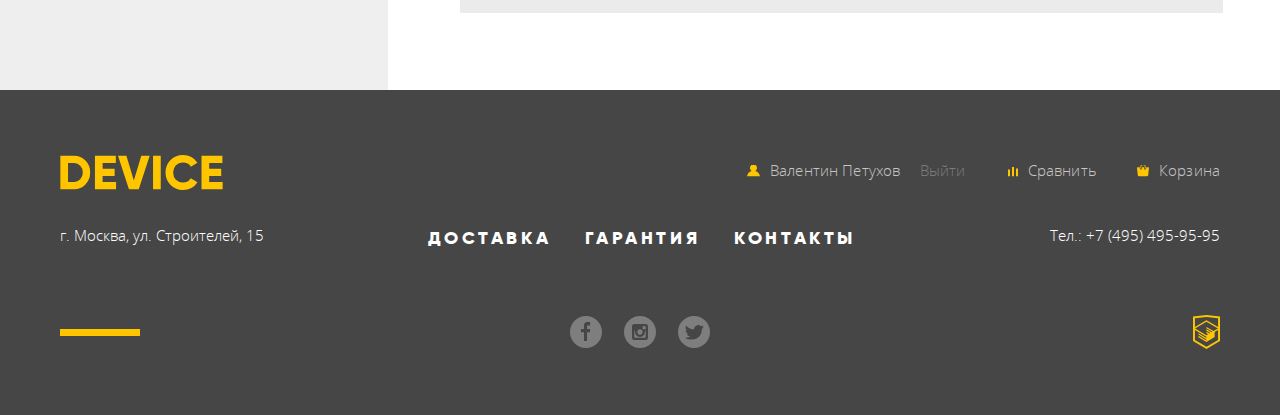
==== commit 6e90b46a: "Изменены классы в модальных окнах" ====
--- a/catalog.html
+++ b/catalog.html
@@ -216,7 +216,7 @@
 								</li>
 								<li class="product-cards__item">
 									<div class="card-wrapper">
-										<h3 class="product-cards__name"><a href="#">Профессиональная селфи-палка</a></h3>
+										<h3 class="product-cards__name"><a href="#">Профессиональная<br> селфи-палка</a></h3>
 										<b class="product-cards__price">1 500 руб.</b>
 									</div>
 									<div class="product-cards__photo-container" tabindex="0">
@@ -240,7 +240,7 @@
 										<img src="img/item-3.jpg" width="360" height="380" alt="Селфи-палка с ручкой-поплавком.">
 									</div>						
 								</li>
-								<li class="product-cards__item">
+								<li class="product-cards__item product-cards__item--new">
 									<div class="card-wrapper">
 										<h3 class="product-cards__name"><a href="#">Селфи-палка «Следуй за мной»</a></h3>
 										<b class="product-cards__price">4 900 руб.</b>
--- a/css/style.css
+++ b/css/style.css
@@ -1567,6 +1567,36 @@
 	margin-bottom: 0;
 }
 
+.product-cards__item--new {
+	position: relative;
+}
+
+.product-cards__item--new::after {
+	content: "New";
+
+	position: absolute;
+	top: 29px;
+	right: 27px;
+
+	box-sizing: border-box;
+
+	width: 60px;
+	height: 60px;
+	padding-top: 17px;
+	padding-left: 12px;
+
+	font-family: "Gilroy", Arial, sans-serif;
+	font-weight: 800;
+	font-size: 14px;
+	line-height: 24px;
+	color: rgba(0, 0, 0, 0.2);
+	text-transform: uppercase;
+	letter-spacing: 0.05em;
+
+	border-radius: 50%;
+	border: 2px solid rgba(0, 0, 0, 0.2);
+}
+
 .card-wrapper {
 	order: 2;
 
@@ -1586,7 +1616,8 @@
 }
 
 .product-cards__photo-container:hover > .product-cards__actions-list,
-.product-cards__photo-container:focus > .product-cards__actions-list {
+.product-cards__photo-container:focus > .product-cards__actions-list,
+.product-cards__photo-container:focus-within > .product-cards__actions-list {
 	visibility: visible;
 }
 
@@ -2015,40 +2046,6 @@
 }
 
 .modal {
-	position: relative;
-
-	box-shadow: 0 10px 20px 0 rgba(0, 0, 0, 0.2);
-
-	z-index: 100; /* чтоб наверняка */
-}
-
-.modal__close {
-	cursor: pointer;
-
-	position: absolute;
-	top: 20px;
-	right: 22px;
-
-	width: 55px;
-	height: 55px;
-
-	border: none;
-
-	opacity: 0.5;
-
-	background-image: url(../img/modal-close.svg);
-	background-repeat: no-repeat;
-}
-
-.modal__close:hover {
-	opacity: 1;
-}
-
-.modal__close:active {
-	opacity: 0.3;
-}
-
-.write-us {
 	display: none;
 
 	position: fixed;
@@ -2057,6 +2054,45 @@
 
 	transform: translate(-50%, -50%);
 
+	box-shadow: 0 10px 20px 0 rgba(0, 0, 0, 0.2);
+
+	z-index: 100; /* чтоб наверняка */
+}
+
+.modal-show {
+	display: block;
+
+	animation: appearance 0.5s;
+}
+
+.modal__close {
+	cursor: pointer;
+
+	position: absolute;
+	top: 20px;
+	right: 22px;
+
+	width: 55px;
+	height: 55px;
+
+	border: none;
+
+	opacity: 0.5;
+	
+	background-color: transparent;
+	background-image: url(../img/modal-close.svg);
+	background-repeat: no-repeat;
+}
+
+.modal__close:hover {
+	opacity: 1;
+}
+
+.modal__close:active {
+	opacity: 0.3;
+}
+
+.write-us {
 	box-sizing: border-box;
 
 	width: 960px;
@@ -2135,6 +2171,14 @@
 	outline: 3px solid #f7e296;
 }
 
+.invalid {
+	outline: none;
+
+	color: rgba(0, 0, 0, 0.4);
+
+	background-color: #f6dada;
+}
+
 .modal__send {
 	cursor: pointer;
 
@@ -2144,14 +2188,6 @@
 }
 
 .map {
-	display: none;
-	
-	position: fixed;
-	top: 50%;
-	left: 50%;
-
-	transform: translate(-50%, -50%);
-
 	width: 960px;
 	height: 555px;
 
@@ -2173,4 +2209,33 @@
   clip-path: inset(100%);
   clip: rect(0 0 0 0);
   overflow: hidden;
-}+}
+
+@keyframes appearance {
+	0% { 
+		transform: translate(-50%, -50%) translate(0, -1000px);
+		opacity: 0; 
+	}
+	70% { 
+		transform: translate(-50%, -50%) translate(0, 30px);
+		opacity: 0.9; 
+	}
+	80% { 
+		transform: translate(-50%, -50%) translate(0, -20px);
+		opacity: 1; 
+	}
+	100% { 
+		transform: translate(-50%, -50%) translate(0, 0);
+		opacity: 1; 
+	}
+}
+
+
+
+
+
+
+
+
+
+
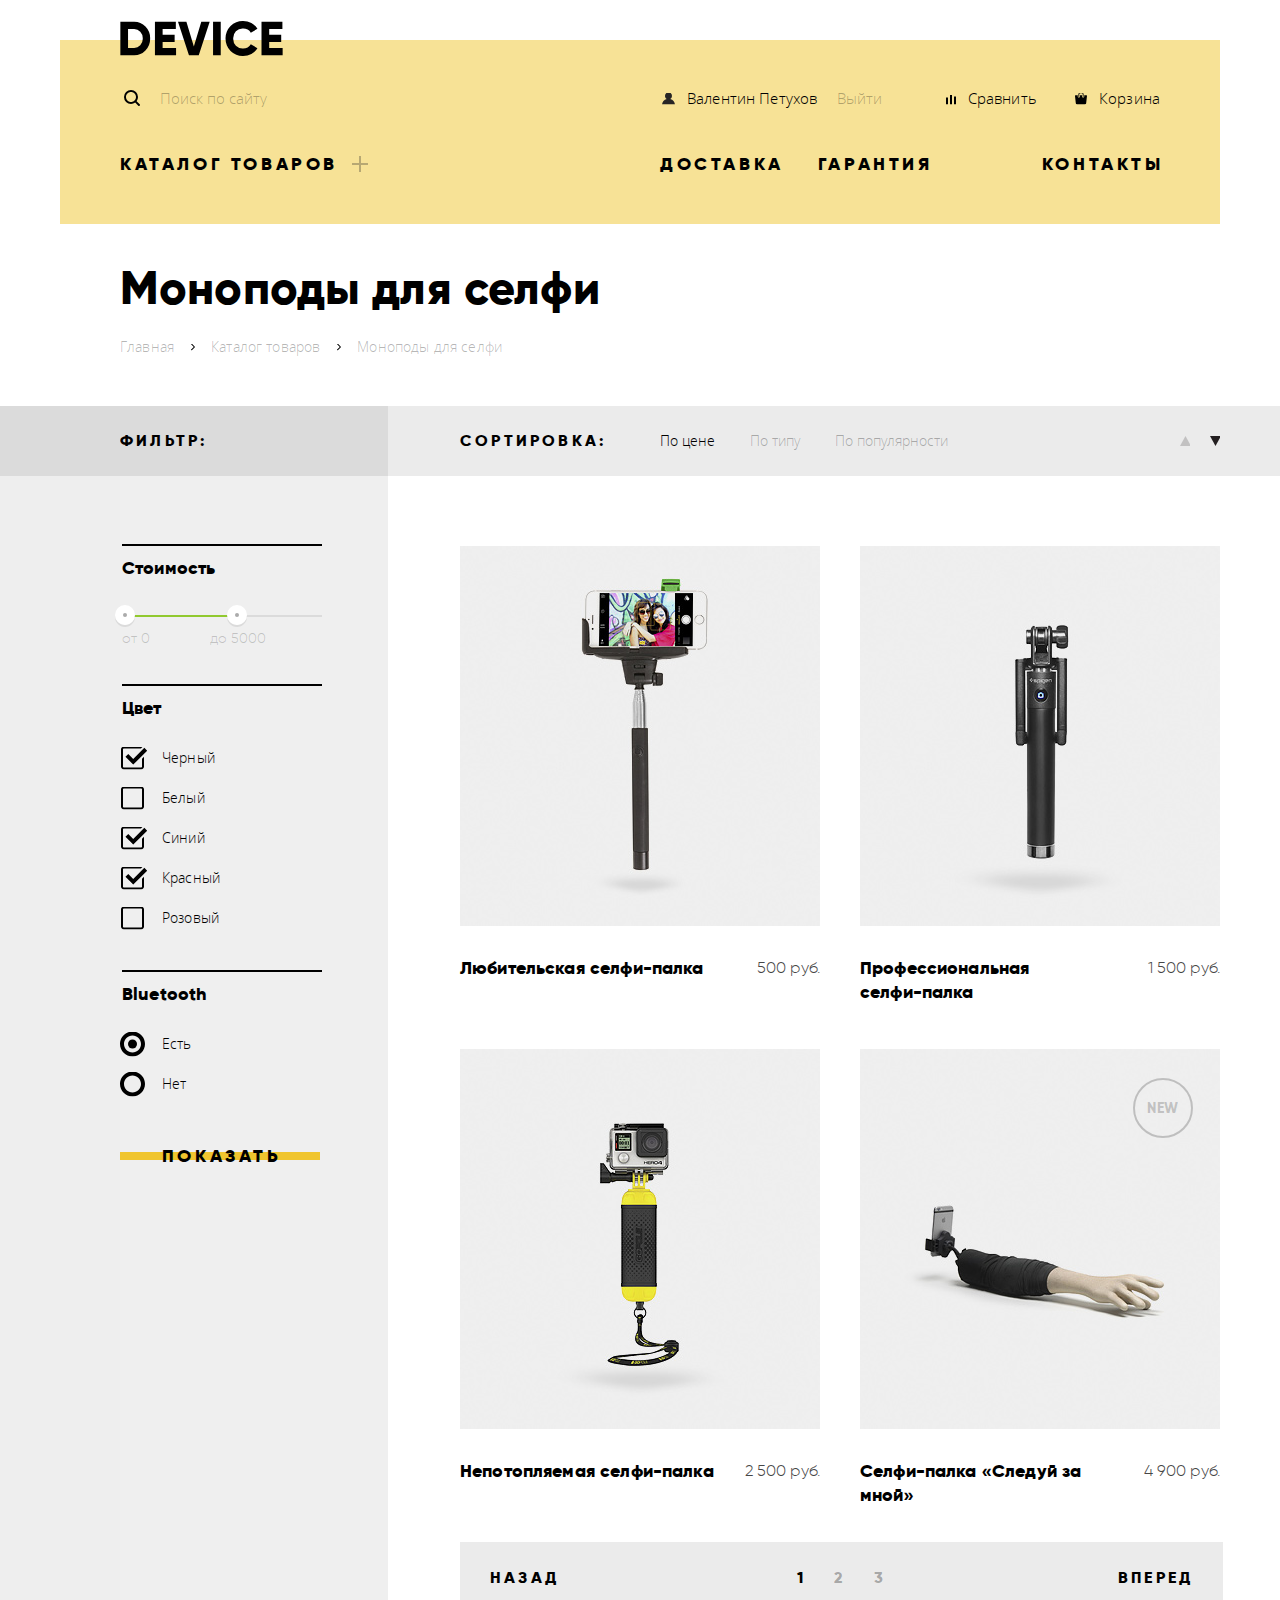
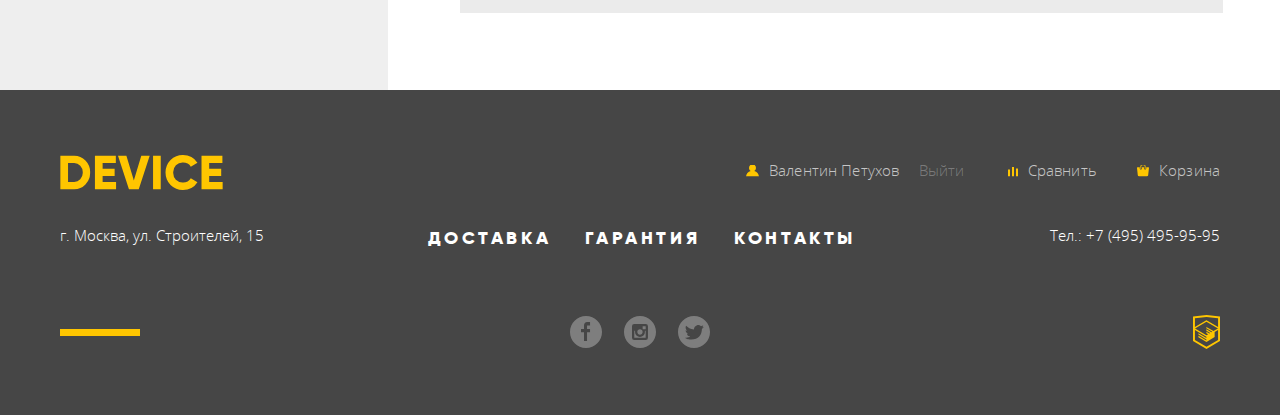
==== commit 070cede5: "Кнопка 'каталог товаров' стала ссылкой, исправлен каталог (теперь переполняется нормально), добавлен" ====
--- a/catalog.html
+++ b/catalog.html
@@ -18,7 +18,8 @@
 				
 				<div class="nav-wrapper-top">
 					<form class="navigation__search search" method="get" action="https://echo.htmlacademy.ru">
-						<input class="search__field" type="search" name="search" placeholder="Поиск по сайту">
+						<label for="search" class="visually-hidden">Поиск:</label>
+						<input class="search__field" type="search" name="search" id="search" placeholder="Поиск по сайту">
 						<button type="submit" class="search__button">Найти</button>
 					</form> 
 
@@ -40,7 +41,9 @@
 
 				<div class="nav-wrapper-bottom">
 					<section class="navigation__catalog nav-catalog">
-						<h2 class="nav-catalog__title"> <button type="button">Каталог товаров</button> </h2>
+						<a class="nav-catalog__link" href="#">
+							<h2 class="nav-catalog__title">Каталог товаров</h2>
+						</a>
 
 						<div class="nav-catalog__wrapper">
 							<ul class="nav-catalog__list">
@@ -113,9 +116,9 @@
 								</div>
 								<div class="price-controls">
 									<label for="min-price">от</label>
-									<input type="text" name="min-price" value="0">
+									<input type="text" name="min-price" id="min-price" value="0">
 									<label for="max-price">до</label>
-									<input type="text" name="max-price" value="5000">
+									<input type="text" name="max-price" id="max-price" value="5000">
 								</div>
 							</fieldset>
 
--- a/css/style.css
+++ b/css/style.css
@@ -60,8 +60,6 @@
 }
 
 .main-header {
-	/*position: relative;*/
-
 	width: 1160px;
 	padding: 0 20px;
 	margin: 0 auto;
@@ -110,6 +108,7 @@
 .navigation__logo {
 	margin-top: 21px;
 	margin-bottom: 10px;
+	height: 100%;
 }
 
 .navigation__logo a[href]:hover,
@@ -336,18 +335,6 @@
 }
 
 .nav-catalog__title {
-	display: inline-flex;
-
-	margin: 0;
-	width: 300px;
-}
-
-.nav-catalog__title button {
-	position: relative;
-
-	padding: 0;
-	padding-right: 28px;
-
 	font-family: "Gilroy", Arial, sans-serif;
 	font-weight: 800;
 	font-size: 18px;
@@ -355,29 +342,47 @@
 	letter-spacing: 0.2em;
 	text-transform: uppercase;
 
+	margin: 0;
+}
+
+.nav-catalog__link {
+	display: inline-flex;
+
+	position: relative;
+
+	box-sizing: content-box;
+
+	padding: 0;
+	padding-right: 28px;
+	width: 225px;
+
 	background-color: transparent;
 
 	border: none;
 }
 
-.nav-catalog__title button:hover {
+.nav-catalog__link:hover {
 	cursor: pointer; 
 
 	color: rgba(0, 0, 0, 0.6);
 }
 
-.nav-catalog__title button:active {
+.nav-catalog__link:hover + .nav-catalog__wrapper {
+	display: block;
+}
+
+.nav-catalog__link:active {
 	color: rgba(0, 0, 0, 0.3);
 }
 
-.nav-catalog__title button::after {
+.nav-catalog__link::after {
 	opacity: 0.3;
 
 	content: "";
 
 	position: absolute;
 	top: 50%;
-	right: 0;
+	right: 5px;
 
 	transform: translateY(-50%);
 
@@ -398,8 +403,11 @@
 
 	width: 100%;
 	padding: 0px 60px;
+	padding-bottom: 2px;
 
 	background-color: #f7e296;
+
+	z-index: 2;
 }
 
 .nav-catalog__list {
@@ -415,6 +423,10 @@
 	line-height: 36px;
 
 	list-style: none;
+}
+
+.nav-catalog__wrapper:hover {
+	display: block;
 }
 
 .nav-catalog__item {
@@ -453,7 +465,7 @@
 }
 
 .main-nav__item:last-child {
-	margin-right: -0.2em; /* это ок? :с */
+	margin-right: -0.2em; 
 }
 
 .main-nav__item--contacts {
@@ -633,6 +645,8 @@
 }
 
 .popular-list__table td {
+	display: block;
+
 	padding: 0;
 
 	font-size: 13px;
@@ -661,7 +675,6 @@
 .catalog__list {
 	display: flex;
 	flex-wrap: wrap;
-	justify-content: space-between;
 
 	width: 1160px;
 	margin: 0 auto;
@@ -673,12 +686,18 @@
 
 .catalog__item {
 	width: 160px;
+	margin-right: 40px;
 
 	font-family: "Gilroy", Arial, sans-serif;
 	font-weight: 800;
 	font-size: 18px;
 	line-height: 24px;
 	color: #000000;
+	word-wrap: break-word;
+}
+
+.catalog__item:nth-child(6n) {
+	margin-right: 0;
 }
 
 .catalog__item a {
@@ -1201,10 +1220,11 @@
 }
 
 .filter__title {
-	display: flex; /**/
+	display: flex; 
 	align-items: center;
 
 	width: 100%;
+	height: 50px; /* для IE */
 	min-height: 70px;
 	margin-bottom: 68px;
 
@@ -1435,6 +1455,7 @@
 	align-items: center;
 
 	width: 760px;
+	height: 50px; /* для IE */
 	min-height: 70px;
 	padding-left: 72px;
 
@@ -1563,7 +1584,7 @@
 }
 
 .product-cards__item:nth-child(3n),
-.product-cards__item:nth-child(4n) {
+.product-cards__item:last-child {
 	margin-bottom: 0;
 }
 
@@ -1809,7 +1830,6 @@
 .footer-actions {
 	display: flex;
 	flex-wrap: wrap;
-	/*justify-content: space-between;*/
 
 	margin: 0;
 	padding: 0;
@@ -1822,7 +1842,7 @@
 }
 
 .inner-footer .footer-actions {
-	width: 460px;
+	width: 461px;
 }
 
 .footer-actions__item a {
@@ -2065,6 +2085,10 @@
 	animation: appearance 0.5s;
 }
 
+.modal-error {
+	animation: shake 0.5s;
+}
+
 .modal__close {
 	cursor: pointer;
 
@@ -2191,6 +2215,18 @@
 	width: 960px;
 	height: 555px;
 
+}
+
+.map__image img {
+	position: absolute;
+	top: 0;
+	left: 0;
+
+	z-index: -1;
+}
+
+.map__image iframe {
+	z-index: 1;
 }
 
 .visually-hidden:not(:focus):not(:active),
@@ -2230,12 +2266,14 @@
 	}
 }
 
-
-
-
-
-
-
-
-
-
+@keyframes shake {
+	0%, 100% {
+		transform: translate(-50%, -50%) translateX(0);
+	}
+	10%, 30%, 50%, 70%, 90% {
+		transform: translate(-50%, -50%) translateX(-10px);
+	}
+	20%, 40%, 60%, 80% {
+		transform: translate(-50%, -50%) translateX(10px);
+	}
+}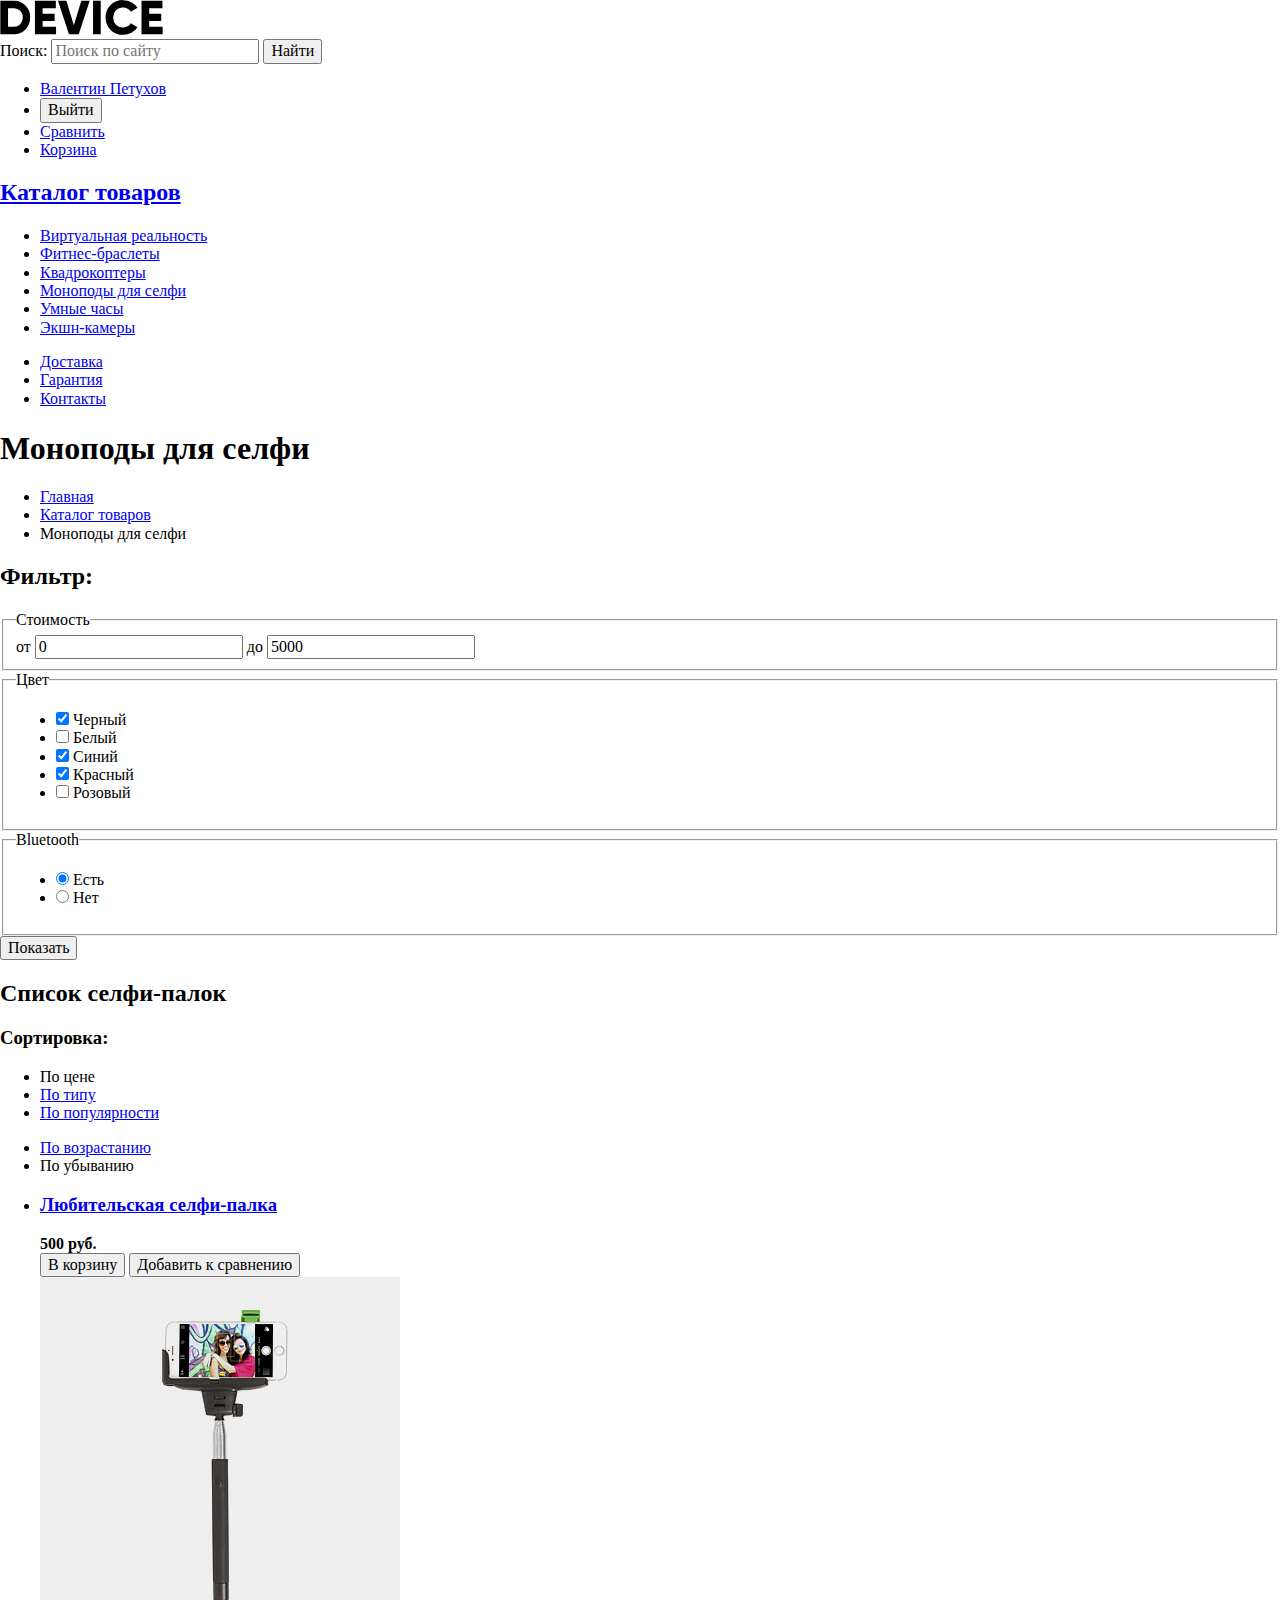
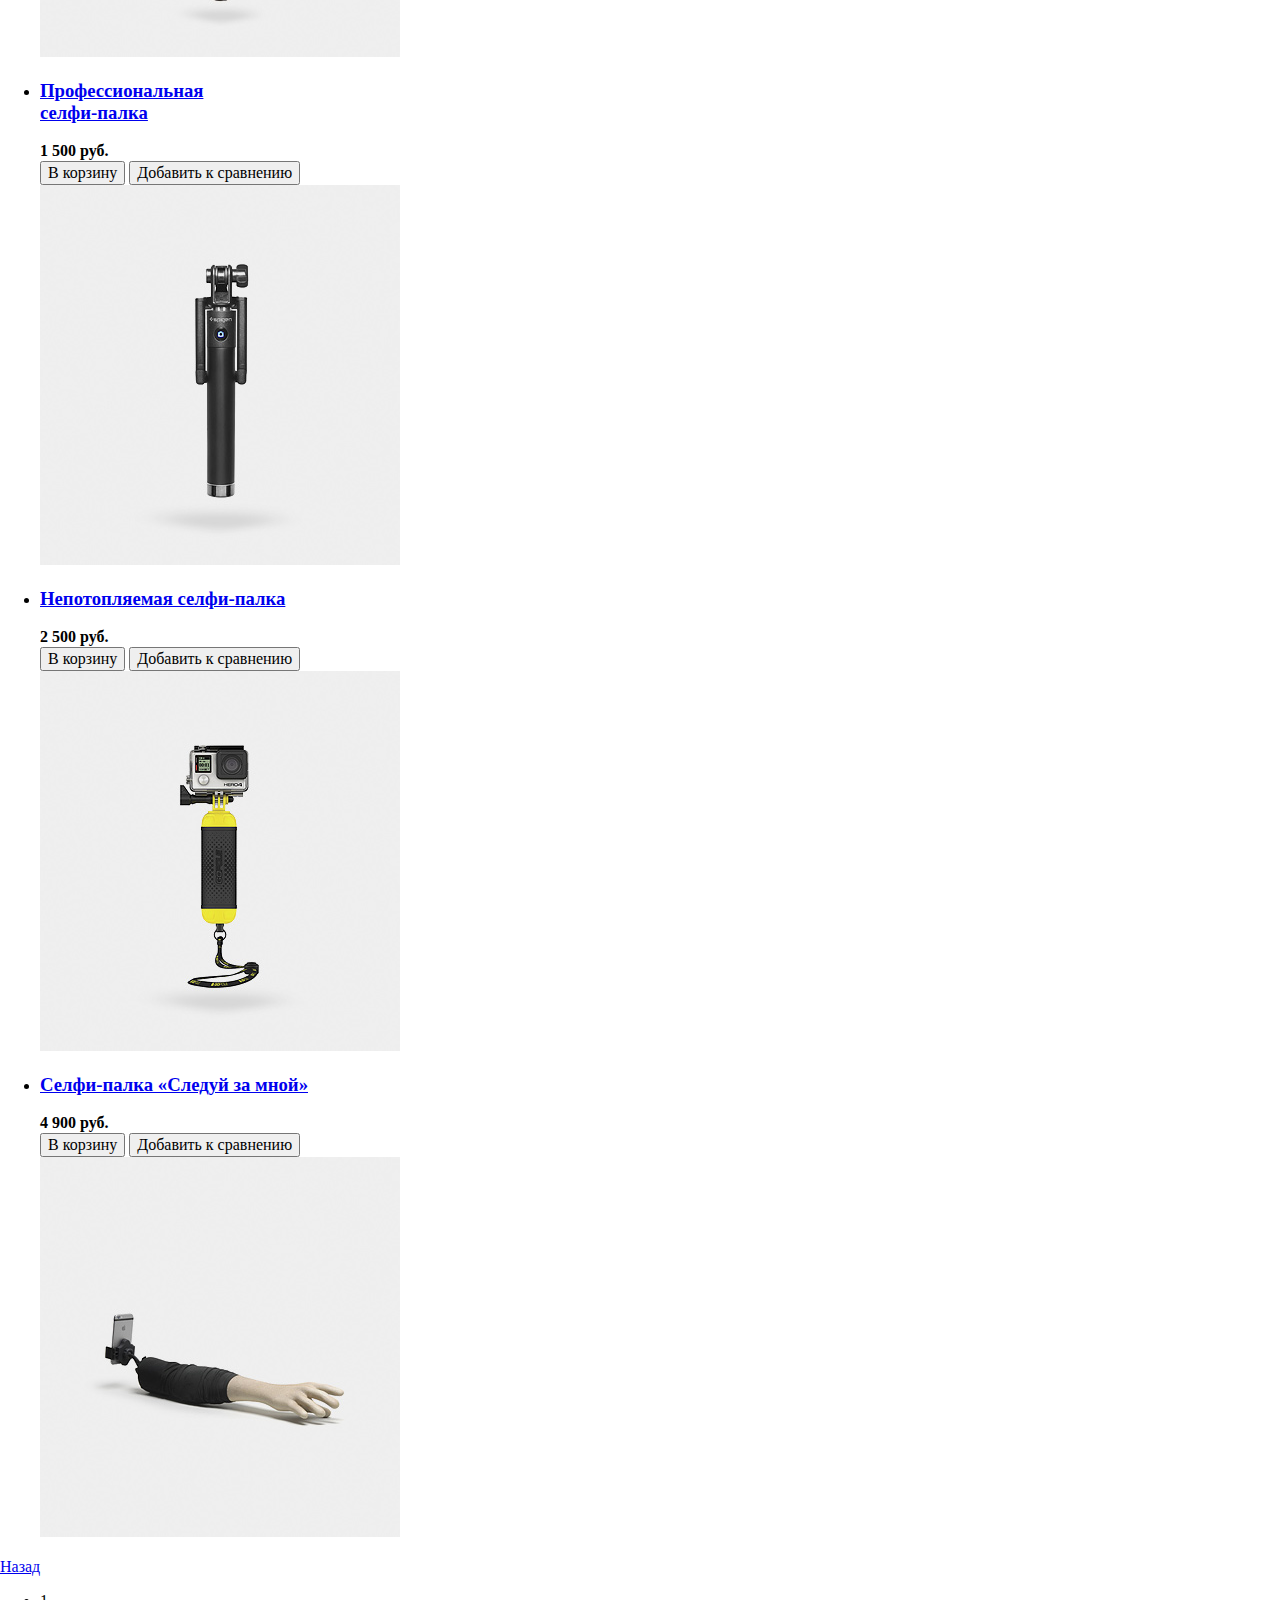
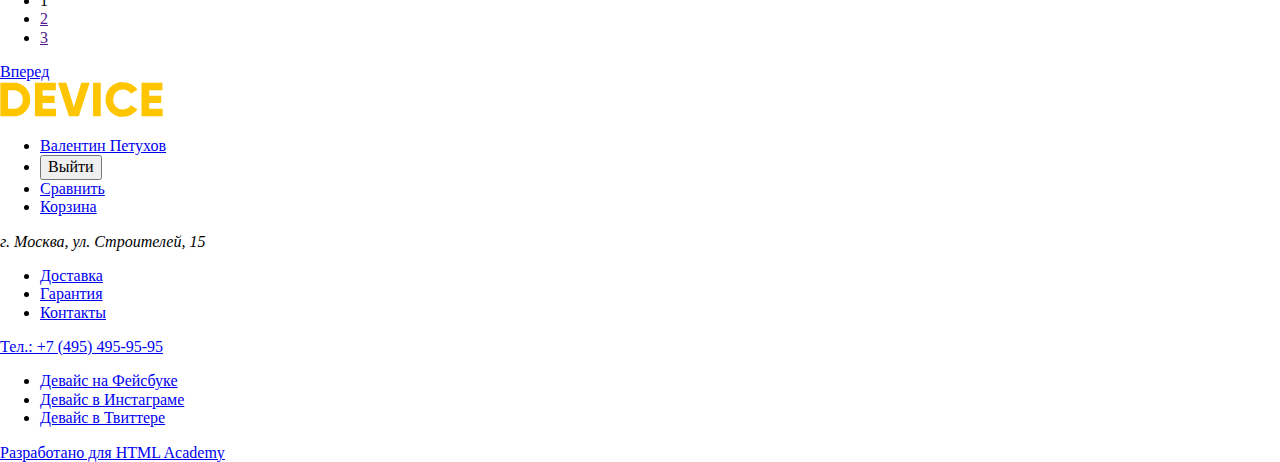
==== commit 361f050f: "Подключены минимизированные стили и скрипт" ====
--- a/catalog.html
+++ b/catalog.html
@@ -4,7 +4,7 @@
 		<meta charset="utf-8">
 		<title>HTML Academy: Девайс</title>
 		<link rel="stylesheet" href="css/normalize.css">
-		<link rel="stylesheet" href="css/style.css">
+		<link rel="stylesheet" href="css/min-style.css">
 	</head>
 	<body>
 
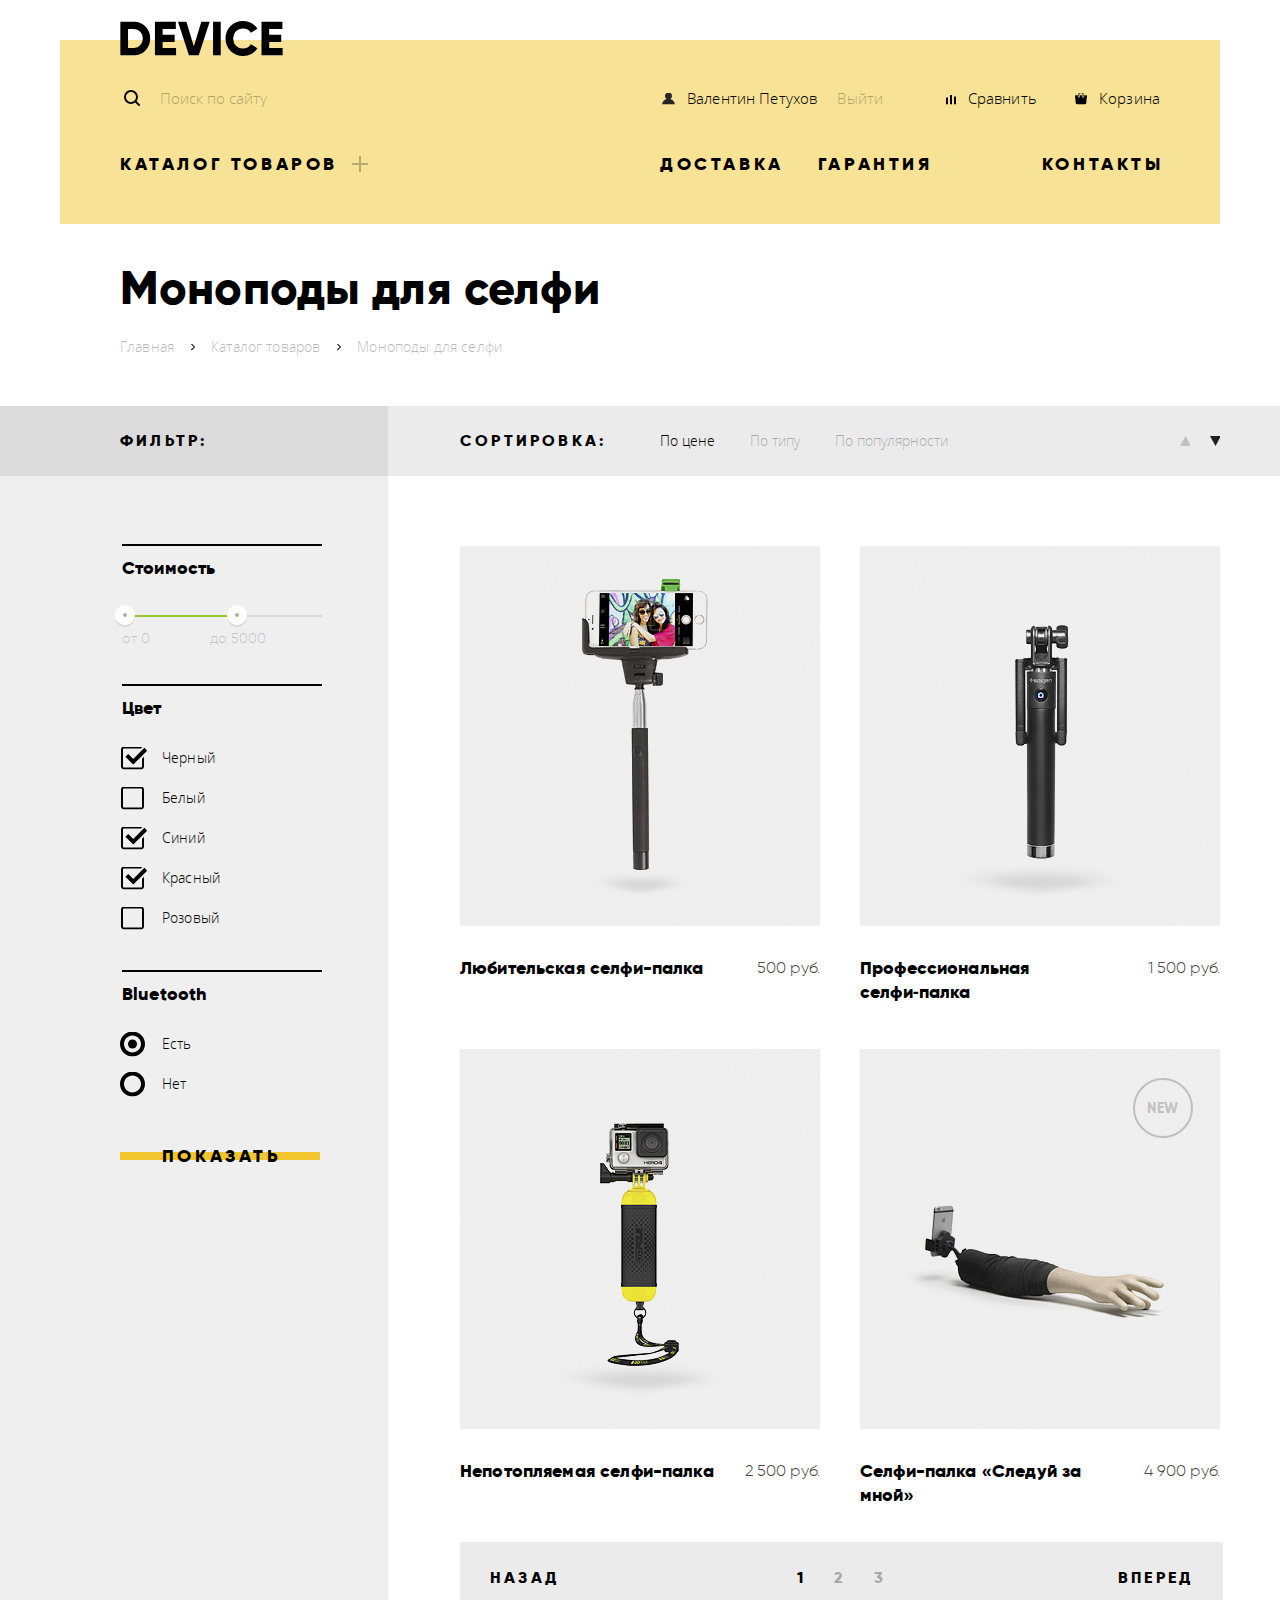
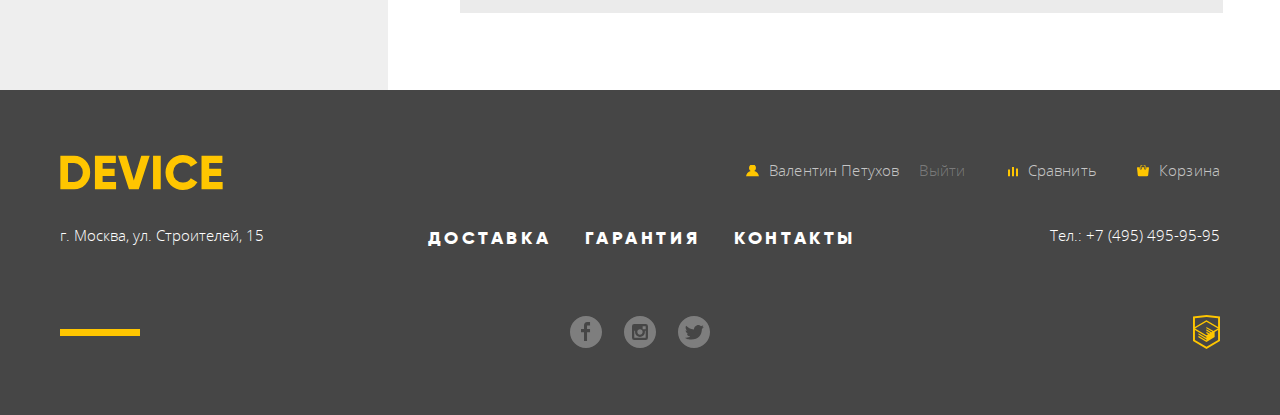
==== commit 471726fb: "Кнопки изменены на ссылки, убраны лишние <br>, добавлена подложка под карту" ====
--- a/catalog.html
+++ b/catalog.html
@@ -4,7 +4,7 @@
 		<meta charset="utf-8">
 		<title>HTML Academy: Девайс</title>
 		<link rel="stylesheet" href="css/normalize.css">
-		<link rel="stylesheet" href="css/min-style.css">
+		<link rel="stylesheet" href="css/style.css">
 	</head>
 	<body>
 
@@ -28,7 +28,7 @@
 							<a href="#">Валентин Петухов</a>
 						</li>
 						<li class="header-actions__item header-actions__item--logout">
-							<button type="button">Выйти</button>
+							<a href="#">Выйти</a>
 						</li>
 						<li class="header-actions__item header-actions__item--compare">
 							<a href="#">Сравнить</a>
@@ -42,7 +42,7 @@
 				<div class="nav-wrapper-bottom">
 					<section class="navigation__catalog nav-catalog">
 						<a class="nav-catalog__link" href="#">
-							<h2 class="nav-catalog__title">Каталог товаров</h2>
+							Каталог товаров
 						</a>
 
 						<div class="nav-catalog__wrapper">
@@ -211,21 +211,21 @@
 									</div>	
 									<div class="product-cards__photo-container" tabindex="0">
 										<div class="product-cards__actions-list card-actions">
-											<button type="button" class="card-actions__button card-actions__button--to-cart button">В корзину</button>
-											<button type="button" class="card-actions__button card-actions__button--to-compare">Добавить к сравнению</button>
+											<a href="#" class="card-actions__button card-actions__button--to-cart button">В корзину</a>
+											<a href="#" class="card-actions__button card-actions__button--to-compare">Добавить к сравнению</a>
 										</div>
 										<img src="img/item-1.jpg" width="360" height="380" alt="Самая обычная селфи-палка.">
 									</div>					
 								</li>
 								<li class="product-cards__item">
 									<div class="card-wrapper">
-										<h3 class="product-cards__name"><a href="#">Профессиональная<br> селфи-палка</a></h3>
+										<h3 class="product-cards__name"><a href="#">Профессиональная селфи&#8209;палка</a></h3>
 										<b class="product-cards__price">1 500 руб.</b>
 									</div>
 									<div class="product-cards__photo-container" tabindex="0">
 										<div class="product-cards__actions-list card-actions">
-											<button type="button" class="card-actions__button card-actions__button--to-cart button">В корзину</button>
-											<button type="button" class="card-actions__button card-actions__button--to-compare">Добавить к сравнению</button>
+											<a href="#" class="card-actions__button card-actions__button--to-cart button">В корзину</a>
+											<a href="#" class="card-actions__button card-actions__button--to-compare">Добавить к сравнению</a>
 										</div>
 										<img src="img/item-2.jpg" width="360" height="380" alt="Селфи-палка с продвинутым пультом управления на ручке.">
 									</div>
@@ -237,8 +237,8 @@
 									</div>		
 									<div class="product-cards__photo-container" tabindex="0">
 										<div class="product-cards__actions-list card-actions">
-											<button type="button" class="card-actions__button card-actions__button--to-cart button">В корзину</button>
-											<button type="button" class="card-actions__button card-actions__button--to-compare">Добавить к сравнению</button>
+											<a href="#" class="card-actions__button card-actions__button--to-cart button">В корзину</a>
+											<a href="#" class="card-actions__button card-actions__button--to-compare">Добавить к сравнению</a>
 										</div>
 										<img src="img/item-3.jpg" width="360" height="380" alt="Селфи-палка с ручкой-поплавком.">
 									</div>						
@@ -250,8 +250,8 @@
 									</div>
 									<div class="product-cards__photo-container" tabindex="0">
 										<div class="product-cards__actions-list card-actions">
-											<button type="button" class="card-actions__button card-actions__button--to-cart button">В корзину</button>
-											<button type="button" class="card-actions__button card-actions__button--to-compare">Добавить к сравнению</button>
+											<a href="#" class="card-actions__button card-actions__button--to-cart button">В корзину</a>
+											<a href="#" class="card-actions__button card-actions__button--to-compare">Добавить к сравнению</a>
 										</div>
 										<img src="img/item-4.jpg" width="360" height="380" alt="Селфи-палка с ручкой в форме человеческой руки.">
 									</div>
@@ -292,7 +292,7 @@
 							<a href="#">Валентин Петухов</a>
 						</li>
 						<li class="footer-actions__item footer-actions__item--logout">
-							<button type="button">Выйти</button>
+							<a href="#">Выйти</a>
 						</li>
 						<li class="footer-actions__item footer-actions__item--compare">
 							<a href="#">Сравнить</a>
--- a/css/style.css
+++ b/css/style.css
@@ -0,0 +1,2361 @@
+@font-face {
+	font-family: "Open Sans";
+	src: url("../fonts/opensans.woff2") format("woff2"),
+		 url("../fonts/opensans.woff") format("woff");
+	font-weight: 400;
+	font-style: normal;	
+}
+
+@font-face {
+	font-family: "Open Sans";
+	src: url("../fonts/opensanslight.woff2") format("woff2"),
+		 url("../fonts/opensanslight.woff") format("woff");
+	font-weight: 300;
+	font-style: normal;	
+}
+
+@font-face {
+	font-family: "Gilroy";
+	src: url("../fonts/gilroylight.woff2") format("woff2"),
+		 url("../fonts/gilroylight.woff") format("woff");
+	font-weight: 300;
+	font-style: normal;	
+}
+
+@font-face {
+	font-family: "Gilroy";
+	src: url("../fonts/gilroyextrabold.woff2") format("woff2"),
+		 url("../fonts/gilroyextrabold.woff") format("woff");
+	font-weight: 800;
+	font-style: normal;	
+}
+
+body {
+	margin: 0;
+	min-width: 1200px;
+
+	font-family: "Open Sans", Arial, sans-serif;
+	font-size: 15px;
+	line-height: 30px;
+	font-weight: 300;
+	letter-spacing: 0.01em;
+	color: #464646;
+
+	background-color: #ffffff;
+}
+
+img {
+	max-width: 100%;
+	height: auto;
+}
+
+a {
+	text-decoration: none;
+}
+
+.container {
+	min-width: 1200px;
+	width: 100%;
+
+	overflow-x: hidden;
+}
+
+.main-header {
+	width: 1160px;
+	padding: 0 20px;
+	margin: 0 auto;
+}
+
+.inner-header {
+	margin-bottom: 40px;
+}
+
+.navigation {
+	display: flex;
+	flex-direction: column;
+
+	padding: 0 60px;
+	padding-bottom: 45px;
+
+	color: #000000;
+
+	background-color: #f7e296;
+	background-image: linear-gradient(to bottom, #ffffff 40px, #f7e296 40px);
+}
+
+.nav-wrapper-top,
+.nav-wrapper-bottom {
+	display: flex;
+	justify-content: space-between;
+	align-items: center;
+}
+
+.nav-wrapper-top {
+	margin-bottom: 27px;
+}
+
+.navigation a {
+	color: #000000;
+}
+
+.navigation a:hover {
+	color: rgba(0, 0, 0, 0.6);
+}
+
+.navigation a:active {
+	color: rgba(0, 0, 0, 0.3);
+}
+
+.navigation__logo {
+	margin-top: 21px;
+	margin-bottom: 10px;
+	height: 100%;
+}
+
+.navigation__logo a[href]:hover,
+.main-footer__logo a[href]:hover {
+	opacity: 0.6;
+}
+
+.navigation__logo a[href]:active,
+.main-footer__logo a[href]:active {
+	opacity: 0.3;
+}
+
+.navigation__search::before {
+	content: "";
+
+	position: absolute;
+	top: 50%;
+	left: 4px;
+
+	-webkit-transform: translateY(-50%);
+
+	        transform: translateY(-50%);
+
+	width: 16px;
+	height: 16px;
+
+	background-image: url(../img/search.svg);
+	background-repeat: no-repeat;
+	background-position: 0 0;
+}
+
+.navigation__search {
+	position: relative;
+
+	width: 400px;
+	padding-left: 40px;
+}
+
+.search__field {
+	padding: 0;
+
+	color: #000000;
+	font-family: inherit;
+	font-weight: inherit;
+
+	background-color: transparent;
+
+	border: none;
+}
+
+.search__field::-webkit-input-placeholder {
+	color: rgba(0, 0, 0, 0.3);
+}
+
+.search__field:-ms-input-placeholder {
+	color: rgba(0, 0, 0, 0.3);
+}
+
+.search__field::-ms-input-placeholder {
+	color: rgba(0, 0, 0, 0.3);
+}
+
+.search__field::placeholder {
+	color: rgba(0, 0, 0, 0.3);
+}
+
+.navigation__search:hover .search__field::-webkit-input-placeholder { 
+	color: rgba(0, 0, 0, 0.6);
+}
+
+.navigation__search:hover .search__field:-ms-input-placeholder { 
+	color: rgba(0, 0, 0, 0.6);
+}
+
+.navigation__search:hover .search__field::-ms-input-placeholder { 
+	color: rgba(0, 0, 0, 0.6);
+}
+
+.navigation__search:hover .search__field::placeholder { 
+	color: rgba(0, 0, 0, 0.6);
+} 
+
+.search__button {
+	padding: 15px 20px;
+	margin-left: 11px;
+
+	visibility: hidden;
+
+	transition-property: visibility;
+	transition-duration: 0.1s;
+
+	color: #000000;
+	font-family: inherit;
+	font-weight: inherit;
+
+	background-color: #f7e296;
+
+	border: none;
+	outline: 2px solid #000000;
+}
+
+.search__button:hover,
+.search__button:focus {
+	visibility: visible;
+
+	color: #ffffff;
+
+	background-color: #000000;
+
+	outline: 2px solid #000000;
+}
+
+.search__button:active {
+	color: rgba(255, 255, 255, 0.3);
+}
+
+.search__field {
+	width: 300px;
+}
+
+.search__field:focus {
+	color: #000000;
+
+	outline: none;
+}
+
+.search__field:focus + .search__button {
+	visibility: visible;
+
+	color: #000000;
+
+	background-color: #f7e296;
+}
+
+.search__button::after {
+	content: "";
+
+	position: absolute;
+	top: 100%;
+	right: 0;
+
+	width: 0;
+	height: 2px;
+
+	background-color: #000000;
+
+	transition-property: width;
+	transition-duration: 0.35s;
+}
+
+.search__field:focus + .search__button::after {
+	width: 100%;
+}
+
+.header-actions {
+	display: flex;
+	flex-wrap: wrap;
+
+	margin: 0;
+	padding: 0;
+	width: 485px;
+
+	list-style: none;
+}
+
+.header-actions__item {
+	margin-left: 50px;
+}
+
+.header-actions__item a {
+	position: relative;
+
+	padding-left: 12px;
+}
+
+.header-actions__item:first-child {
+	margin-left: 0;
+}
+
+.header-actions__item a::before {
+	content: "";
+
+	position: absolute;
+	top: 50%;
+	right: 100%;
+
+	-webkit-transform: translateY(-50%);
+
+	        transform: translateY(-50%);
+	margin-top: -1px;
+
+	width: 15px;
+	height: 15px;
+}
+
+.header-actions__item--login a::before {
+	background-image: url("../img/user.svg");
+	background-position: right bottom;
+	background-repeat: no-repeat;
+}
+
+.header-actions__item--compare a::before {
+	background-image: url("../img/compare.svg");
+	background-position: right bottom;
+	background-repeat: no-repeat;
+}
+
+.header-actions__item--cart a::before {
+	background-image: url("../img/cart.svg");
+	background-position: right bottom;
+	background-repeat: no-repeat;
+}
+
+.header-actions__item a:hover::before {
+	opacity: 0.6;
+}
+
+.header-actions__item a:active::before {
+	opacity: 0.3;
+}
+
+.header-actions__item--login {
+	margin-right: auto;
+}
+
+.inner-header .header-actions__item--login {
+	margin-right: 0;
+}
+
+.header-actions__item--logout {
+	margin-left: 20px;
+	margin-right: auto;
+}
+
+.header-actions__item--logout a {
+	padding-left: 0;
+
+	color: rgba(0, 0, 0, 0.3);
+}
+
+.nav-wrapper-bottom {
+	position: relative;
+}
+
+.nav-catalog__link {
+	display: inline-flex;
+
+	position: relative;
+
+	box-sizing: content-box;
+
+	padding: 0;
+	padding-right: 28px;
+	width: 225px;
+
+	font-family: "Gilroy", Arial, sans-serif;
+	font-weight: 800;
+	font-size: 18px;
+	line-height: 24px;
+	letter-spacing: 0.2em;
+	text-transform: uppercase;
+
+	background-color: transparent;
+
+	border: none;
+}
+
+.nav-catalog__link:hover {
+	cursor: pointer; 
+
+	color: rgba(0, 0, 0, 0.6);
+}
+
+.nav-catalog__link:hover + .nav-catalog__wrapper {
+	display: block;
+}
+
+.nav-catalog__link:active {
+	color: rgba(0, 0, 0, 0.3);
+}
+
+.nav-catalog__link::after {
+	opacity: 0.3;
+
+	content: "";
+
+	position: absolute;
+	top: 50%;
+	right: 5px;
+
+	-webkit-transform: translateY(-50%);
+
+	        transform: translateY(-50%);
+
+	width: 16px;
+	height: 16px;
+
+	background-image: url(../img/plus.svg);
+	background-position: 0 0;
+	background-repeat: no-repeat;
+}
+
+.nav-catalog__wrapper {
+	display: none;
+
+	position: absolute;
+	top: 100%;
+	left: -60px;
+
+	width: 100%;
+	padding: 0px 60px;
+	padding-bottom: 2px;
+
+	background-color: #f7e296;
+
+	z-index: 2;
+}
+
+.nav-catalog__list {
+	display: flex;
+	flex-wrap: wrap;
+
+	margin: 0;
+	padding: 32px 0;
+	padding-top: 18px;
+
+	width: 700px;
+
+	line-height: 36px;
+
+	list-style: none;
+}
+
+.nav-catalog__wrapper:hover {
+	display: block;
+}
+
+.nav-catalog__item {
+	/*margin-left: 40px;*/
+	width: 200px;
+}
+
+.nav-catalog__item:nth-child(3n-1) {
+	margin-left: 40px;
+}
+
+.nav-catalog__item:nth-child(5) {
+	width: 400px;
+}
+
+.main-nav {
+	display: flex;
+	flex-wrap: wrap;
+
+	margin: 0;
+	padding: 0;
+	width: 500px;
+	
+	font-family: "Gilroy", Arial, sans-serif;
+	font-weight: 800;
+	font-size: 18px;
+	line-height: 24px;
+	letter-spacing: 0.2em;
+	text-transform: uppercase;
+
+	list-style: none;
+}
+
+.main-nav__item {
+	margin-right: 34px;
+}
+
+.main-nav__item:last-child {
+	margin-right: -0.2em; 
+}
+
+.main-nav__item--contacts {
+	margin-left: auto;
+}
+
+.popular {
+	margin: 0 auto;
+	margin-bottom: 40px;
+	width: 1160px;
+	padding: 0 20px;
+}
+
+.popular-nav {
+	-webkit-transform: translate(1000px, -203px);
+	        transform: translate(1000px, -203px);
+
+	display: flex;
+	flex-wrap: wrap;
+	justify-content: space-between;
+
+	margin: 0;
+	padding: 0;
+	width: 78px;
+
+	list-style: none;
+}
+
+.popular-nav__item button {
+	cursor: pointer;
+	
+	width: 12px;
+	height: 12px;
+	padding: 0;
+
+	border: none;
+	
+	background-image: url(../img/slider-button-empty.svg);
+	background-repeat: no-repeat;
+	background-size: 12px 12px;
+	background-color: transparent;
+	/*background-color: #ff0;*/
+}
+
+.popular-nav__item--current button {
+	background-image: url(../img/slider-button.svg);
+}
+
+.popular-list {
+	counter-reset: myCounter;
+
+	box-sizing: border-box;
+	margin: 0;
+	padding: 0;
+
+	list-style: none;
+}
+
+.popular-list__item {
+	visibility: visible;
+
+	display: flex;
+
+	background-image: linear-gradient(to bottom, #f7e296 115px, transparent 115px);
+}
+
+.popular-list__item:nth-child(2),
+.popular-list__item:nth-child(3) {
+	position: absolute;
+	visibility: hidden;
+}
+
+.popular-list__image {
+	box-sizing: border-box;
+	margin: 0 auto;
+	min-height: 525px;
+}
+
+.popular-list__item:nth-child(1) .popular-list__image {
+	padding-top: 5px;
+	padding-left: 30px;
+}
+
+.popular-list__item:nth-child(2) .popular-list__image {
+	padding-top: 15px;
+	padding-left: 44px;
+}
+
+.popular-list__item:nth-child(3) .popular-list__image {
+	padding-top: 70px;
+	padding-left: 10px;
+}
+
+.popular-list__info {
+	position: relative;
+
+	display: flex;
+	flex-direction: column;
+
+	width: 500px;
+	padding-right: 60px;
+	padding-top: 84px;
+	margin-left: auto;
+}
+
+.popular-list__info::before {
+	content: "";
+
+	position: absolute;
+	top: 40px;
+	left: 0;
+
+	width: 100px;
+	height: 8px;
+
+	background-color: #fff;
+}
+
+.popular-list__info::after {
+	counter-increment: myCounter;
+  	content: "0" counter(myCounter);
+
+	position: absolute;
+	top: -10px;
+	right: 45px;
+	
+	font-family: "Gilroy", Arial, sans-serif;
+	font-weight: 800;
+	font-size: 179px;
+	line-height: 179px;
+	color: #ffffff;
+
+	z-index: 0;
+
+	/*background-color: #f0f;*/
+}
+
+.popular-list__slogan {
+	display: block;
+
+	margin-bottom: 18px;
+
+	font-family: "Gilroy", Arial, sans-serif;
+	font-weight: 800;
+	font-size: 47px;
+	line-height: 56px;
+	color: #000000;
+
+	z-index: 1;
+}
+
+.popular-list__about {
+	width: 490px;
+	margin: 0;
+	margin-bottom: 44px;
+}
+
+.popular-list__table {
+	order: 4;
+
+	border-collapse: collapse;
+	border-spacing: 0;
+}
+
+.popular-list__table tbody {
+	display: flex;
+}
+
+.popular-list__table tr {
+	display: flex;
+	flex-direction: column;
+
+	width: 160px;
+}
+
+.popular-list__table tr:nth-child(2n) {
+	width: 140px;
+}
+
+.popular-list__table td {
+	display: block;
+
+	padding: 0;
+
+	font-size: 13px;
+	line-height: 20px;
+}
+
+.popular-list__table td:nth-child(2n-1) {
+	padding-bottom: 8px;
+
+	font-family: "Gilroy", Arial, sans-serif;
+	font-weight: 300;
+	font-size: 36px;
+	line-height: 48px;
+	color: #000000;
+}
+
+.popular-list__more {
+	display: block;
+	margin-bottom: 48px;
+
+	width: 220px;
+
+	text-align: center;
+}
+
+.catalog__list {
+	display: flex;
+	flex-wrap: wrap;
+
+	width: 1160px;
+	margin: 0 auto;
+	margin-bottom: 80px;
+	padding: 0 20px;
+
+	list-style: none;
+}
+
+.catalog__item {
+	width: 160px;
+	margin-right: 40px;
+
+	font-family: "Gilroy", Arial, sans-serif;
+	font-weight: 800;
+	font-size: 18px;
+	line-height: 24px;
+	color: #000000;
+	word-wrap: break-word;
+}
+
+.catalog__item:nth-child(6n) {
+	margin-right: 0;
+}
+
+.catalog__item a {
+	position: relative;
+
+	display: block;
+
+	padding-top: 195px;
+
+	color: #000000;
+
+	background-image: linear-gradient(to bottom, #f7e296 160px, transparent 160px);
+}
+
+.catalog__item a:hover {
+	background-image: linear-gradient(to bottom, #f0c52e 160px, transparent 160px);
+}
+
+.catalog__item a:active {
+	color: rgba(0, 0, 0, 0.3);
+}
+
+.catalog__item a:active::before {
+	opacity: 0.3;
+}
+
+.catalog__item a::before {
+	content: "";
+
+	position: absolute;
+	top: 0;
+	left: 0;
+
+	width: 100%;
+	height: 160px;
+	margin-bottom: 35px;
+
+	background-repeat: no-repeat;
+	background-position: center center;
+}
+
+.catalog__item--vr a::before {
+	background-image: url(../img/popular-1.svg);
+}
+
+.catalog__item--selfie a::before {
+	background-image: url(../img/popular-2.svg);
+	background-position: center bottom;
+}
+
+.catalog__item--action-camera a::before {
+	background-image: url(../img/popular-3.svg);
+	background-position: 49px 38px;
+}
+
+.catalog__item--bracelet a::before {
+	background-image: url(../img/popular-4.svg);
+	background-position: center 50px;
+}
+
+.catalog__item--smart-watch a::before {
+	background-image: url(../img/popular-5.svg);
+	background-position: 55px center;
+}
+
+.catalog__item--copter a::before {
+	background-image: url(../img/popular-6.svg);
+	background-position: center 49px;
+}
+
+.services {
+	margin-bottom: 95px;
+
+	background-image: linear-gradient(to bottom, transparent 100px, #e5e5e5 100px);
+}
+
+.services__wrapper {
+	display: flex;
+
+	width: 1160px;
+	padding: 0 20px;
+	margin: 0 auto;
+}
+
+.services-nav {
+	position: relative;
+
+	flex-shrink: 0;
+
+	width: 280px;
+	margin: 0;
+	padding: 0;
+	padding-top: 80px;
+	padding-bottom: 44px;
+
+	list-style: none;
+}
+
+.services-nav::after {
+	content: "";
+
+	position: absolute;
+	top: 0;
+	right: -4px;
+
+	width: 7px;
+	height: calc(100% - 68px);
+
+	background-color: #000000;
+}
+
+.services-nav__item {
+	margin-bottom: 25px;
+}
+
+.services-nav__button {
+	cursor: pointer;
+
+	width: 160px;
+
+	border: none;
+}
+
+button.services-nav__button--current {
+	width: 100%;
+	padding-left: 20px;
+	
+	text-align: left;
+	color: #f7e296;
+	
+	background: none;
+	background-color: #000000;
+}
+
+.services__list {
+	width: 100%;
+	margin: 0;
+	padding: 0;
+	margin-left: 120px;
+	margin-bottom: 146px;
+
+	list-style: none;
+}
+
+.services__item {
+	position: relative;
+
+	display: none;
+	
+	margin-top: 73px;
+}
+
+.services__item--current {
+	display: block;
+}
+
+.services__item::after {
+	content: "";
+
+	position: absolute;
+	right: 0;
+	bottom: 0;
+
+	width: 180px;
+	height: 200px;
+
+	background-repeat: no-repeat;
+}
+
+.services__item--delivery::after {
+	right: 45px;
+	bottom: -8px;
+
+	background-image: url(../img/delivery.svg);
+	background-position: bottom center;
+}
+
+.services__item--warranty::after {
+	right: 45px;
+	bottom: -15px;
+
+	background-image: url(../img/warranty.svg);
+	background-position: bottom center;
+}
+
+.services__item--credit::after {
+	right: 57px;
+	bottom: -8px;
+
+	background-image: url(../img/credit.svg);
+	background-position: bottom center;
+}
+
+.services__subtitle {
+	margin: 0;
+	margin-bottom: 30px;
+
+	font-family: "Gilroy", Arial, sans-serif;
+	font-weight: 800;
+	font-size: 47px;
+	line-height: 48px;
+	color: #000000;
+}
+
+.services__description {
+	width: 435px;
+	margin: 0;
+}
+
+.companies {
+	margin-bottom: 85px;
+}
+
+.companies__list {
+	display: flex;
+	flex-wrap: wrap;
+	justify-content: space-between;
+	
+	width: 1160px;
+	margin: 0 auto;
+	padding: 0 20px;
+
+	list-style: none;
+}
+
+.companies__image {
+	-webkit-filter: grayscale(100%);
+	        filter: grayscale(100%);
+	opacity: 0.2;
+}
+
+.companies__link:hover .companies__image {
+	-webkit-filter: grayscale(0);
+	        filter: grayscale(0);
+	opacity: 1;
+}
+
+.index-columns {
+	display: flex;
+	justify-content: space-between;
+
+	width: 1160px;
+	margin: 0 auto;
+	margin-bottom: 80px;
+	padding: 0 20px;
+}
+
+.about,
+.contacts {
+	position: relative;
+
+	width: 560px;
+	padding-top: 52px;
+
+	letter-spacing: 0;
+
+	background-color: #ffffff;
+}
+
+.about::before,
+.contacts::before {
+	content: "";
+
+	position: absolute;
+	top: 0;
+	left: 0;
+
+	width: 80px;
+	height: 7px;
+
+	background-color: #000000;
+}
+
+.about__info {
+	width: 475px;
+}
+
+.about__info p {
+	margin: 0;
+	margin-bottom: 30px;
+
+}
+
+.about__info p:last-child {
+	margin-bottom: 65px;
+}
+
+.about__list {
+	padding: 0;
+	margin-bottom: 55px;
+
+	list-style: none;
+}
+
+.about__item {
+	position: relative;
+
+	padding-left: 35px;
+
+	font-family: "Gilroy", Arial, sans-serif;
+	font-weight: 800;
+	font-size: 16px;
+	line-height: 40px;
+	color: #000000;
+}
+
+.about__item::before {
+	content: "";
+
+	position: absolute;
+	top: 50%;
+	left: 0;
+
+	-webkit-transform: translateY(-50%);
+
+	        transform: translateY(-50%);
+
+	width: 8px;
+	height: 8px;
+	border-radius: 50%;
+
+	background-color: #e5e5e5;
+}
+
+.about__item::after {
+	content: "";
+
+	position: absolute;
+	top: 50%;
+	left: 2px;
+
+	-webkit-transform: translateY(-50%);
+
+	        transform: translateY(-50%);
+
+	width: 4px;
+	height: 4px;
+	border-radius: 50%;
+
+	background-color: #ffffff;
+}
+
+.about__title,
+.contacts__title,
+.inner-page__title {
+	margin: 0;
+	margin-bottom: 43px;
+
+	font-family: "Gilroy", Arial, sans-serif;
+	font-weight: 800;
+	font-size: 47px;
+	line-height: 48px;
+	color: #000000;
+}
+
+.about__more,
+.contacts__more {
+	display: block;
+	
+	width: 260px;
+
+	text-align: center;
+}
+
+.contacts__info {
+	margin: 0;
+	margin-bottom: 40px;
+}
+
+.contacts__map {
+	display: block;
+
+	margin-bottom: 68px;
+	width: 560px;
+	height: 222px;
+
+	background-color: #e9e9e9;
+}
+
+.button {
+	box-sizing: border-box;
+
+	padding: 8px 0;
+	padding-left: 0.2em;
+
+	font-family: "Gilroy", Arial, sans-serif;
+	font-weight: 800;
+	font-size: 18px;
+	line-height: 24px;
+	letter-spacing: 0.2em;
+	text-transform: uppercase;
+	color: #000000;
+
+	background-image: linear-gradient(#f0c52e, #f0c52e);
+	background-size: 100% 8px;
+	background-repeat: no-repeat;
+	background-position: left center;
+	background-color: transparent;
+
+	transition: 0.3s background;
+
+}
+
+.button:hover {
+	background-size: 100% 100%;
+}
+
+.button:active {
+	color: rgba(0, 0, 0, 0.3);
+}
+
+.inner-page {
+	width: 1160px;
+	margin: 0 auto; 
+	padding: 0 20px;
+
+	/*outline: 3px solid red;*/
+}
+
+.inner-nav-wrapper {
+	width: 1040px;
+	margin: 0 auto; 
+	margin-bottom: 47px;
+}
+
+.inner-page__title {
+	margin-bottom: 23px;
+}
+
+.breadcrumbs {
+	display: flex;
+	flex-wrap: wrap;
+
+	padding: 0;
+	margin: 0;
+
+	list-style: none;
+
+	font-size: 14px;
+	line-height: 24px;
+	color: rgba(0, 0, 0, 0.3);
+}
+
+.breadcrumbs__item {
+	position: relative;
+
+	margin-right: 37px;
+}
+
+.breadcrumbs__item::after {
+	content: "";
+
+	position: absolute;
+	top: 50%;
+	left: 100%;
+
+	-webkit-transform: translateY(-50%);
+
+	        transform: translateY(-50%);
+
+	width: 4px;
+	height: 7px;
+	margin-left: 17px;
+
+	background-image: url(../img/nav-arrow.svg);
+	background-repeat: no-repeat;
+	background-position: center 0;
+}
+
+.breadcrumbs__item--current::after {
+	display: none;
+}
+
+
+.breadcrumbs__item a {
+	color: rgba(0, 0, 0, 0.3);
+}
+
+.breadcrumbs__item a[href]:hover {
+	color: rgba(0, 0, 0, 0.6);
+}
+
+.breadcrumbs__item a[href]:active {
+	color: rgba(0, 0, 0, 0.1);
+}
+
+.catalog-columns {
+	display: flex;
+
+	width: 1160px;
+}
+
+.filter {
+	position: relative;
+
+	min-width: 268px;
+	margin-left: 60px;
+
+	background-color: #efefef;
+}
+
+.filter::before {
+	content: "";
+
+	position: absolute;
+	top: 0;
+	right: 100%;
+
+	width: 600%;
+	height: 100%;
+
+	background-image: linear-gradient(to bottom, #dbdbdb 70px, #eeeeee 70px);
+}
+
+.filter fieldset {
+	border: none;
+	padding: 0;
+	margin-bottom: 32px;
+}
+
+.filter__title,
+.sort__title {
+	margin: 0;
+
+	font-family: "Gilroy", Arial, sans-serif;
+	font-weight: 800;
+	font-size: 16px;
+	line-height: 24px;
+	letter-spacing: 0.2em;
+	color: #000000;
+	text-transform: uppercase;
+}
+
+.filter__title {
+	display: flex; 
+	align-items: center;
+
+	width: 100%;
+	height: 50px; /* для IE */
+	min-height: 70px;
+	margin-bottom: 68px;
+
+	background-color: #dbdbdb;
+}
+
+.filter__form {
+	width: 200px;
+}
+
+.filter__parameter {
+	margin-bottom: 18px;
+
+	font-family: "Gilroy", Arial, sans-serif;
+	font-weight: 800;
+	font-size: 18px;
+	line-height: 24px;
+	color: #000000;
+}
+
+.filter__parameter::before {
+	content: "";
+
+	display: block;
+	margin-bottom: 10px;
+
+	width: 200px;
+	height: 2px;
+
+	background-color: #000000;
+}
+
+.range-filter {
+	position: relative;
+
+	margin-top: 17px;
+	margin-bottom: 5px;
+}
+
+.scale {
+	width: auto;
+	height: 2px;
+
+	background-color: #dbdbdb;
+}
+
+.bar {
+	width: 60%;
+	height: 100%;
+
+	background-color: #91c92f;
+}
+
+.toggle {
+	position: absolute;
+
+	width: 20px;
+	height: 22px;
+
+	background-image: url(../img/filter-button.svg);
+}
+
+.toggle-min {
+	top: -10px;
+	left: -7px;
+}
+
+.toggle-max {
+	top: -10px;
+	left: 105px;
+}
+
+.price-controls label,
+.price-controls input {
+	font-family: "Gilroy", Arial, sans-serif;
+	font-weight: 300;
+	font-size: 14px;
+	line-height: 24px;
+	letter-spacing: 0;
+	color: rgba(0, 0, 0, 0.2);
+}
+
+.price-controls input {
+	width: 65px;
+	height: auto;
+	padding: 0;
+
+	background-color: transparent;
+	border: none;
+}
+
+.filter-list {
+	margin: 0;
+	padding: 0;
+
+	list-style: none;
+
+	font-size: 14px;
+	line-height: 40px;
+	color: #000000;
+}
+
+.filter-list__item {
+	padding-left: 40px;
+}
+
+.filter-list__item label {
+	position: relative;
+
+	display: block;
+
+	cursor: pointer;
+}
+
+.filter-list__checkbox + label::before {
+	content: "";
+
+	position: absolute;
+	top: 50%;
+	left: -41px;
+
+	-webkit-transform: translateY(-50%);
+
+	        transform: translateY(-50%);
+
+	width: 27px;
+	height: 23px;
+
+	background-image: url(../img/checkbox-off.svg);
+	background-repeat: no-repeat;
+	background-position: 0 0;
+}
+
+.filter-list__checkbox + label:hover::before,
+.filter-list__checkbox:focus + label::before {
+	opacity: 0.6;
+}
+
+.filter-list__checkbox + label:active::before {
+	opacity: 1;
+	background-image: url(../img/checkbox-on.svg);
+}
+
+.filter-list__checkbox:checked + label::before {
+	background-image: url(../img/checkbox-on.svg);
+}
+
+.filter-list__checkbox:checked + label:hover::before,
+.filter-list__checkbox:focus:checked + label::before {
+	opacity: 0.6;
+}
+
+.filter-list__checkbox:checked + label:active::before {
+	opacity: 1;
+	background-image: url(../img/checkbox-off.svg);
+}
+
+.filter-list__checkbox:disabled + label::before,
+.filter-list__checkbox:disabled + label:hover::before,
+.filter-list__checkbox:disabled + label:active::before {
+	opacity: 0.25;
+	background-image: url(../img/checkbox-off.svg);
+}
+
+.filter-list__checkbox:checked:disabled + label::before,
+.filter-list__checkbox:checked:disabled + label:hover::before,
+.filter-list__checkbox:checked:disabled + label:active::before {
+	opacity: 0.25;
+	background-image: url(../img/checkbox-on.svg);
+}
+
+.filter-list__radio + label::before {
+	content: "";
+
+	position: absolute;
+	top: 50%;
+	left: -42px;
+
+	-webkit-transform: translateY(-50%);
+
+	        transform: translateY(-50%);
+
+	width: 25px;
+	height: 25px;
+
+	background-image: url(../img/radio-off.svg);
+	background-repeat: no-repeat;
+}
+
+.filter-list__radio:checked + label::before {
+	background-image: url(../img/radio-on.svg);
+}
+
+.filter-list__radio:hover + label::before,
+.filter-list__radio:focus + label::before {
+	opacity: 0.6;
+}
+
+.filter-list__radio:active + label::before {
+	opacity: 1;
+	background-image: url(../img/radio-on.svg);
+}
+
+.filter-list__radio:checked:active + label::before {
+	opacity: 1;
+	background-image: url(../img/radio-off.svg);
+}
+
+.filter-list__radio:checked:disabled + label::before,
+.filter-list__radio:checked:disabled:active + label::before {
+	opacity: 0.25;
+	background-image: url(../img/radio-on.svg);
+}
+
+.filter-list__radio:disabled + label::before,
+.filter-list__radio:disabled:active + label::before {
+	opacity: 0.25;
+	background-image: url(../img/radio-off.svg);
+}
+
+.filter__button {
+	cursor: pointer;
+
+	border: none;
+
+	width: 100%;
+}
+
+.sort {
+	display: flex;
+	justify-content: space-between;
+	align-items: center;
+
+	width: 760px;
+	height: 50px; /* для IE */
+	min-height: 70px;
+	padding-left: 72px;
+
+	background-color: #ebebeb;
+}
+
+.sort-wrapper {
+	display: flex;
+	justify-content: space-between;
+	align-items: center;
+
+	width: 560px;
+}
+
+.sort__list {
+	display: flex;
+	flex-wrap: wrap;
+	justify-content: space-between;
+
+	margin: 0;
+	padding: 0;
+
+	list-style: none;
+
+	font-size: 14px;
+	line-height: 18px;
+	letter-spacing: 0;
+	color: rgba(0, 0, 0, 0.3);
+}
+
+.sort__list:first-child {
+	width: 288px;
+}
+
+.sort__type a {
+	color: rgba(0, 0, 0, 0.3);
+}
+
+.sort__type a[href]:hover {
+	color: rgba(0, 0, 0, 0.6);
+}
+
+.sort__type a[href]:active {
+	color: rgba(0, 0, 0, 1);
+}
+
+.sort__type--current,
+.sort__type--current a {
+	color: #000000;
+}
+
+.sort__arrow a {
+	display: block;
+	margin-left: 20px;
+
+	width: 10px;
+	height: 10px; 
+
+	background-repeat: no-repeat;
+	background-position: 0 0; 
+}
+
+.sort__arrow a[href] {
+	opacity: 0.2;
+}
+
+.sort__arrow a[href]:hover {
+	opacity: 0.4;
+}
+
+.sort__arrow a[href]:active {
+	opacity: 1;
+}
+
+.sort__arrow--up a {
+	background-image: url(../img/icon-up-dir.svg);
+}
+
+.sort__arrow-down a {
+	background-image: url(../img/icon-down-dir.svg);
+}
+
+.product-cards {
+	position: relative;
+}
+
+.product-cards::after {
+	content: "";
+
+	position: absolute;
+	top: 0;
+	left: 100%;
+
+	width: 600%;
+	height: 70px;
+	
+	background-image: linear-gradient(to bottom, #ebebeb 70px, transparent 70px);
+}
+
+.product-cards-wrapper {
+	width: 760px;
+	margin-left: auto;
+}
+
+.product-cards__list {
+	display: flex;
+	flex-wrap: wrap;
+
+	padding: 0;
+	margin-top: 70px;
+	margin-bottom: 35px;
+	width: 760px;
+
+	list-style: none;
+}
+
+.product-cards__item {
+	display: flex;
+	flex-direction: column;
+
+	margin-left: 40px;
+	margin-bottom: 45px;
+}
+.product-cards__item:nth-child(2n+1) {
+	margin-left: 0;
+}
+
+.product-cards__item:nth-child(3n),
+.product-cards__item:last-child {
+	margin-bottom: 0;
+}
+
+.product-cards__item--new {
+	position: relative;
+}
+
+.product-cards__item--new::after {
+	content: "New";
+
+	position: absolute;
+	top: 29px;
+	right: 27px;
+
+	box-sizing: border-box;
+
+	width: 60px;
+	height: 60px;
+	padding-top: 17px;
+	padding-left: 12px;
+
+	font-family: "Gilroy", Arial, sans-serif;
+	font-weight: 800;
+	font-size: 14px;
+	line-height: 24px;
+	color: rgba(0, 0, 0, 0.2);
+	text-transform: uppercase;
+	letter-spacing: 0.05em;
+
+	border-radius: 50%;
+	border: 2px solid rgba(0, 0, 0, 0.2);
+}
+
+.card-wrapper {
+	order: 2;
+
+	display: flex;
+	justify-content: space-between;
+}
+
+.product-cards__photo-container {
+	cursor: pointer;
+
+	position: relative;
+
+	width: 360px;
+	height: 380px;
+
+	margin-bottom: 30px;
+}
+
+.product-cards__photo-container:hover > .product-cards__actions-list {
+	visibility: visible;
+}
+
+.product-cards__photo-container:focus > .product-cards__actions-list,
+.product-cards__photo-container:focus-within > .product-cards__actions-list {
+	visibility: visible;
+}
+
+.product-cards__name {
+	width: 260px;
+	/* не подобрать! */
+}
+
+.product-cards__name,
+.product-cards__name a {
+	margin: 0;
+
+	font-family: "Gilroy", Arial, sans-serif;
+	font-weight: 800;
+	font-size: 18px;
+	line-height: 24px;
+	color: #000000;
+}
+
+.product-cards__price {
+	font-family: "Gilroy", Arial, sans-serif;
+	font-weight: 300;
+	font-size: 16px;
+	line-height: 24px;
+
+}
+
+.product-cards__actions-list {
+	position: absolute;
+
+	width: 100%;
+	height: 100%;
+
+	display: flex;
+	flex-direction: column;
+	justify-content: center;
+	align-items: center;
+
+	background-color: rgba(238, 238, 238, 0.7);
+
+	visibility: hidden;
+
+	transition: visibility 0.5s;
+}
+
+.card-actions__button {
+	margin-bottom: 20px;
+}
+
+.card-actions__button--to-cart {
+	width: 200px;
+
+	text-align: center;
+}
+
+.card-actions__button--to-compare {
+	font-size: 13px;
+	line-height: 20px;
+	color: rgba(0, 0, 0, 0.5);
+}
+
+.card-actions__button--to-compare:hover {
+	color: rgba(0, 0, 0, 1);
+}
+
+.card-actions__button--to-compare:active {
+	color: rgba(0, 0, 0, 0.2);
+}
+
+.pagination {
+	display: flex;
+	flex-wrap: wrap;
+	align-items: center;
+	justify-content: space-between;
+
+	margin: 0 auto;
+	padding: 0;
+	margin-bottom: 77px;
+	margin-right: -0.2em;
+
+	font-family: "Gilroy", Arial, sans-serif;
+	font-weight: 800;
+	font-size: 16px;
+	line-height: 24px;
+	color: rgba(0, 0, 0, 1);
+	letter-spacing: 0.2em;
+	text-transform: uppercase;
+
+	background-color: #ebebeb;
+}
+
+.pagination__wrapper {
+	display: inline-flex;
+
+	width: 200px;
+}
+
+.pagination__wrapper:last-child {
+	justify-content: flex-end;
+}
+
+.pagination a {
+	display: block;
+
+	padding-top: 24px;
+	padding-bottom: 23px;
+}
+
+.pagination__prev,
+.pagination__next {
+	padding-left: 30px;
+	padding-right: 30px;
+
+	color: rgba(0, 0, 0, 1);
+}
+
+.pagination__prev:hover,
+.pagination__next:hover {
+	background-color: #d9d9d9;
+}
+
+.pagination__prev:active,
+.pagination__next:active {
+	color: rgba(0, 0, 0, 0.3);
+}
+
+.pagination__list {
+	display: flex;
+	flex-wrap: wrap;
+	justify-content: space-between;
+
+	padding: 0;
+	margin: 0;
+	width: 90px;
+
+	list-style: none;
+}
+
+.pagination__item a[href] {
+	color: rgba(0, 0, 0, 0.3);
+}
+
+.pagination__item a[href]:hover {
+	color: rgba(0, 0, 0, 0.6);
+}
+
+.pagination__item a[href]:active {
+	color: rgba(0, 0, 0, 1);
+}
+
+.main-footer {
+	display: flex;
+	flex-direction: column;
+
+	color: #ffffff;
+
+	background-color: #464646;
+}
+
+.footer-container {
+	width: 1160px;
+	margin: 0 auto;
+	padding: 65px 20px;
+	/*padding-left: 21px;*/
+}
+
+.footer-wrapper-top,
+.footer-wrapper-middle,
+.footer-wrapper-bottom {
+	display: flex;
+	justify-content: space-between;
+}
+
+.footer-wrapper-top {
+	margin-bottom: 21px;
+}
+
+.main-footer__logo {
+	width: 180px;
+}
+
+.footer-actions {
+	display: flex;
+	flex-wrap: wrap;
+
+	margin: 0;
+	padding: 0;
+	width: 310px;
+
+	list-style: none;
+
+	color: #ffffff;
+	text-align: right;
+}
+
+.inner-footer .footer-actions {
+	width: 461px;
+}
+
+.footer-actions__item {
+	margin-left: 52px;
+}
+
+.footer-actions__item a {
+	position: relative;
+
+	padding-left: 10px;
+
+	color: rgba(255, 255, 255, 0.7);
+}
+
+.footer-actions__item:first-child {
+	margin-left: 0;
+}
+
+.footer-actions__item a::before {
+	content: "";
+
+	position: absolute;
+	top: 50%;
+	right: 100%;
+
+	-webkit-transform: translateY(-50%);
+
+	        transform: translateY(-50%);
+
+	width: 15px;
+	height: 15px;
+	margin-top: -1px;
+}
+
+.footer-actions__item--login a::before {
+	background-image: url(../img/userf.svg);
+	background-position: right bottom;
+	background-repeat: no-repeat;
+}
+
+.footer-actions__item--compare a::before {
+	background-image: url(../img/comparef.svg);
+	background-position: right bottom;
+	background-repeat: no-repeat;
+}
+
+.footer-actions__item--cart a::before {
+	background-image: url(../img/cartf.svg);
+	background-position: right bottom;
+	background-repeat: no-repeat;
+}
+
+.footer-actions__item a:hover {
+	color: rgba(255, 255, 255, 1);
+}
+
+.footer-actions__item a:hover::before {
+	opacity: 0.6;
+}
+
+.footer-actions__item a:active {
+	color: rgba(255, 255, 255, 0.3);
+}
+
+.footer-actions__item a:active::before {
+	opacity: 0.3;
+}
+
+.footer-actions__item--logout {
+	padding-left: 0;
+	margin-right: auto;
+	margin-left: 10px;
+}
+
+.footer-actions__item--logout a {
+	color: rgba(255, 255, 255, 0.3);
+}
+
+.footer-wrapper-middle {
+	align-items: flex-end;
+
+	margin-bottom: 65px;
+}
+
+.footer__shop-address {
+	width: 260px;
+
+	font-style: normal;
+	letter-spacing: 0;
+}
+
+.footer__shop-phone {
+	width: 260px;
+
+	color: #ffffff;
+	letter-spacing: 0;
+	text-align: right;
+}
+
+.footer-nav {
+	display: flex;
+	flex-wrap: wrap;
+	justify-content: space-between;
+
+	padding: 0;
+	margin: 0;
+	width: 425px;
+
+	list-style: none;
+
+	font-family: "Gilroy", Arial, sans-serif;
+	font-weight: 800;
+	font-size: 18px;
+	line-height: 24px;
+	letter-spacing: 0.2em;
+	text-transform: uppercase;
+	color: #ffffff;
+	text-align: center;
+}
+
+.footer-nav__item:last-child {
+	margin-right: -0.2em;
+}
+
+.footer-nav__item a {
+	color: #ffffff;
+}
+
+.footer-nav__item a:hover {
+	color: rgba(255, 255, 255, 0.6);
+}
+.footer-nav__item a:active {
+	color: rgba(255, 255, 255, 0.3);
+}
+
+.footer-wrapper-bottom {
+	align-items: center;
+}
+
+.footer-wrapper-bottom::before {
+	content: "";
+
+	display: block;
+
+	width: 80px;
+	height: 7px;
+
+	background-color: #ffc600;
+}
+
+.social-list {
+	display: flex;
+	flex-wrap: wrap;
+	justify-content: space-between;
+
+	padding: 0;
+	margin: 0;
+	width: 140px;
+
+	list-style: none;
+
+	text-align: center;
+}
+
+.social-list__item a {
+	display: block;
+
+	width: 32px;
+	height: 32px;
+
+	opacity: 0.3;
+}
+
+.social-list__item a:hover {
+	opacity: 0.6;
+}
+
+.social-list__item a:active {
+	opacity: 0.1;
+}
+
+.social-list__item--facebook a {
+	background-image: url(../img/fb.svg);
+	background-repeat: no-repeat;
+}
+
+.social-list__item--instagram a {
+	background-image: url(../img/instagram.svg);
+	background-repeat: no-repeat;
+}
+
+.social-list__item--twitter a {
+	background-image: url(../img/twitter.svg);
+	background-repeat: no-repeat;
+}
+
+.footer__copyright {
+	display: flex;
+
+	width: 80px;
+	height: 35px;
+}
+
+.footer__copyright a {
+	width: 27px;
+	height: 100%;
+	margin-left: auto;
+
+	background-image: url(../img/logo-html.svg);
+	background-repeat: no-repeat;
+	background-position: right 0;
+}
+
+.footer__copyright a:hover {
+	opacity: 0.6;
+}
+
+.footer__copyright a:active {
+	opacity: 0.3;
+}
+
+.modal {
+	display: none;
+
+	position: fixed;
+	top: 50%;
+	left: 50%;
+
+	-webkit-transform: translate(-50%, -50%);
+
+	        transform: translate(-50%, -50%);
+
+	box-shadow: 0 10px 20px 0 rgba(0, 0, 0, 0.2);
+
+	z-index: 100; /* чтоб наверняка */
+}
+
+.modal-show {
+	display: block;
+
+	-webkit-animation: appearance 0.5s;
+
+	        animation: appearance 0.5s;
+}
+
+.modal-error {
+	-webkit-animation: shake 0.5s;
+	        animation: shake 0.5s;
+}
+
+.modal__close {
+	cursor: pointer;
+
+	position: absolute;
+	top: 20px;
+	right: 22px;
+
+	width: 55px;
+	height: 55px;
+
+	border: none;
+
+	opacity: 0.5;
+	
+	background-color: transparent;
+	background-image: url(../img/modal-close.svg);
+	background-repeat: no-repeat;
+}
+
+.modal__close:hover {
+	opacity: 1;
+}
+
+.modal__close:active {
+	opacity: 0.3;
+}
+
+.write-us {
+	box-sizing: border-box;
+
+	width: 960px;
+	padding-top: 90px;
+	padding-bottom: 80px;
+
+	background-color: #ffffff;
+}
+
+.write-us__form {
+	display: flex;
+	flex-wrap: wrap;
+	justify-content: space-between;
+
+	width: 760px;
+	margin: auto;
+
+}
+
+.write-us__form p {
+	margin: 0;
+	margin-bottom: 35px;
+	width: 360px;
+}
+
+.write-us__label {
+	display: block;
+
+	margin-bottom: 5px;
+}
+
+.write-us__form .write-us__textarea {
+	width: 100%;
+}
+
+.write-us__textarea .write-us__field {
+	resize: none;
+
+	min-height: 156px;
+}
+
+.write-us__label {
+	font-family: "Gilroy", Arial, sans-serif;
+	font-weight: 800;
+	font-size: 18px;
+	line-height: 24px;
+	letter-spacing: 0;
+	color: #000000;
+}
+
+.write-us__field {
+	box-sizing: border-box;
+
+	width: 100%;
+	padding: 16px 20px;
+
+	font: inherit;
+	font-size: 14px;
+	line-height: 18px;
+	letter-spacing: 0;
+
+	border: none;
+
+	background-color: #f2f2f2;
+}
+
+.write-us__field:hover {
+	background-color: #eaeaea;
+}
+
+.write-us__field:focus {
+	box-sizing: border-box;
+
+	background-color: #ffffff;
+
+	outline: 3px solid #f7e296;
+}
+
+.invalid {
+	outline: none;
+
+	color: rgba(0, 0, 0, 0.4);
+
+	background-color: #f6dada;
+}
+
+.modal__send {
+	cursor: pointer;
+
+	width: 200px;
+
+	border: none;
+}
+
+.map {
+	width: 960px;
+	height: 555px;
+
+}
+
+.map__image img {
+	position: absolute;
+	top: 0;
+	left: 0;
+
+	z-index: -1;
+}
+
+.map__image iframe {
+	z-index: 1;
+}
+
+.visually-hidden:not(:focus):not(:active),
+input[type="checkbox"].visually-hidden,
+input[type="radio"].visually-hidden {
+  position: absolute;
+
+  width: 1px;
+  height: 1px;
+  margin: -1px;
+  border: 0;
+  padding: 0;
+
+  white-space: nowrap;
+
+  -webkit-clip-path: inset(100%);
+
+          clip-path: inset(100%);
+  clip: rect(0 0 0 0);
+  overflow: hidden;
+}
+
+@-webkit-keyframes appearance {
+	0% { 
+		-webkit-transform: translate(-50%, -50%) translate(0, -1000px); 
+		        transform: translate(-50%, -50%) translate(0, -1000px);
+		opacity: 0; 
+	}
+	70% { 
+		-webkit-transform: translate(-50%, -50%) translate(0, 30px); 
+		        transform: translate(-50%, -50%) translate(0, 30px);
+		opacity: 0.9; 
+	}
+	80% { 
+		-webkit-transform: translate(-50%, -50%) translate(0, -20px); 
+		        transform: translate(-50%, -50%) translate(0, -20px);
+		opacity: 1; 
+	}
+	100% { 
+		-webkit-transform: translate(-50%, -50%) translate(0, 0); 
+		        transform: translate(-50%, -50%) translate(0, 0);
+		opacity: 1; 
+	}
+}
+
+@keyframes appearance {
+	0% { 
+		-webkit-transform: translate(-50%, -50%) translate(0, -1000px); 
+		        transform: translate(-50%, -50%) translate(0, -1000px);
+		opacity: 0; 
+	}
+	70% { 
+		-webkit-transform: translate(-50%, -50%) translate(0, 30px); 
+		        transform: translate(-50%, -50%) translate(0, 30px);
+		opacity: 0.9; 
+	}
+	80% { 
+		-webkit-transform: translate(-50%, -50%) translate(0, -20px); 
+		        transform: translate(-50%, -50%) translate(0, -20px);
+		opacity: 1; 
+	}
+	100% { 
+		-webkit-transform: translate(-50%, -50%) translate(0, 0); 
+		        transform: translate(-50%, -50%) translate(0, 0);
+		opacity: 1; 
+	}
+}
+
+@-webkit-keyframes shake {
+	0%, 100% {
+		-webkit-transform: translate(-50%, -50%) translateX(0);
+		        transform: translate(-50%, -50%) translateX(0);
+	}
+	10%, 30%, 50%, 70%, 90% {
+		-webkit-transform: translate(-50%, -50%) translateX(-10px);
+		        transform: translate(-50%, -50%) translateX(-10px);
+	}
+	20%, 40%, 60%, 80% {
+		-webkit-transform: translate(-50%, -50%) translateX(10px);
+		        transform: translate(-50%, -50%) translateX(10px);
+	}
+}
+
+@keyframes shake {
+	0%, 100% {
+		-webkit-transform: translate(-50%, -50%) translateX(0);
+		        transform: translate(-50%, -50%) translateX(0);
+	}
+	10%, 30%, 50%, 70%, 90% {
+		-webkit-transform: translate(-50%, -50%) translateX(-10px);
+		        transform: translate(-50%, -50%) translateX(-10px);
+	}
+	20%, 40%, 60%, 80% {
+		-webkit-transform: translate(-50%, -50%) translateX(10px);
+		        transform: translate(-50%, -50%) translateX(10px);
+	}
+}